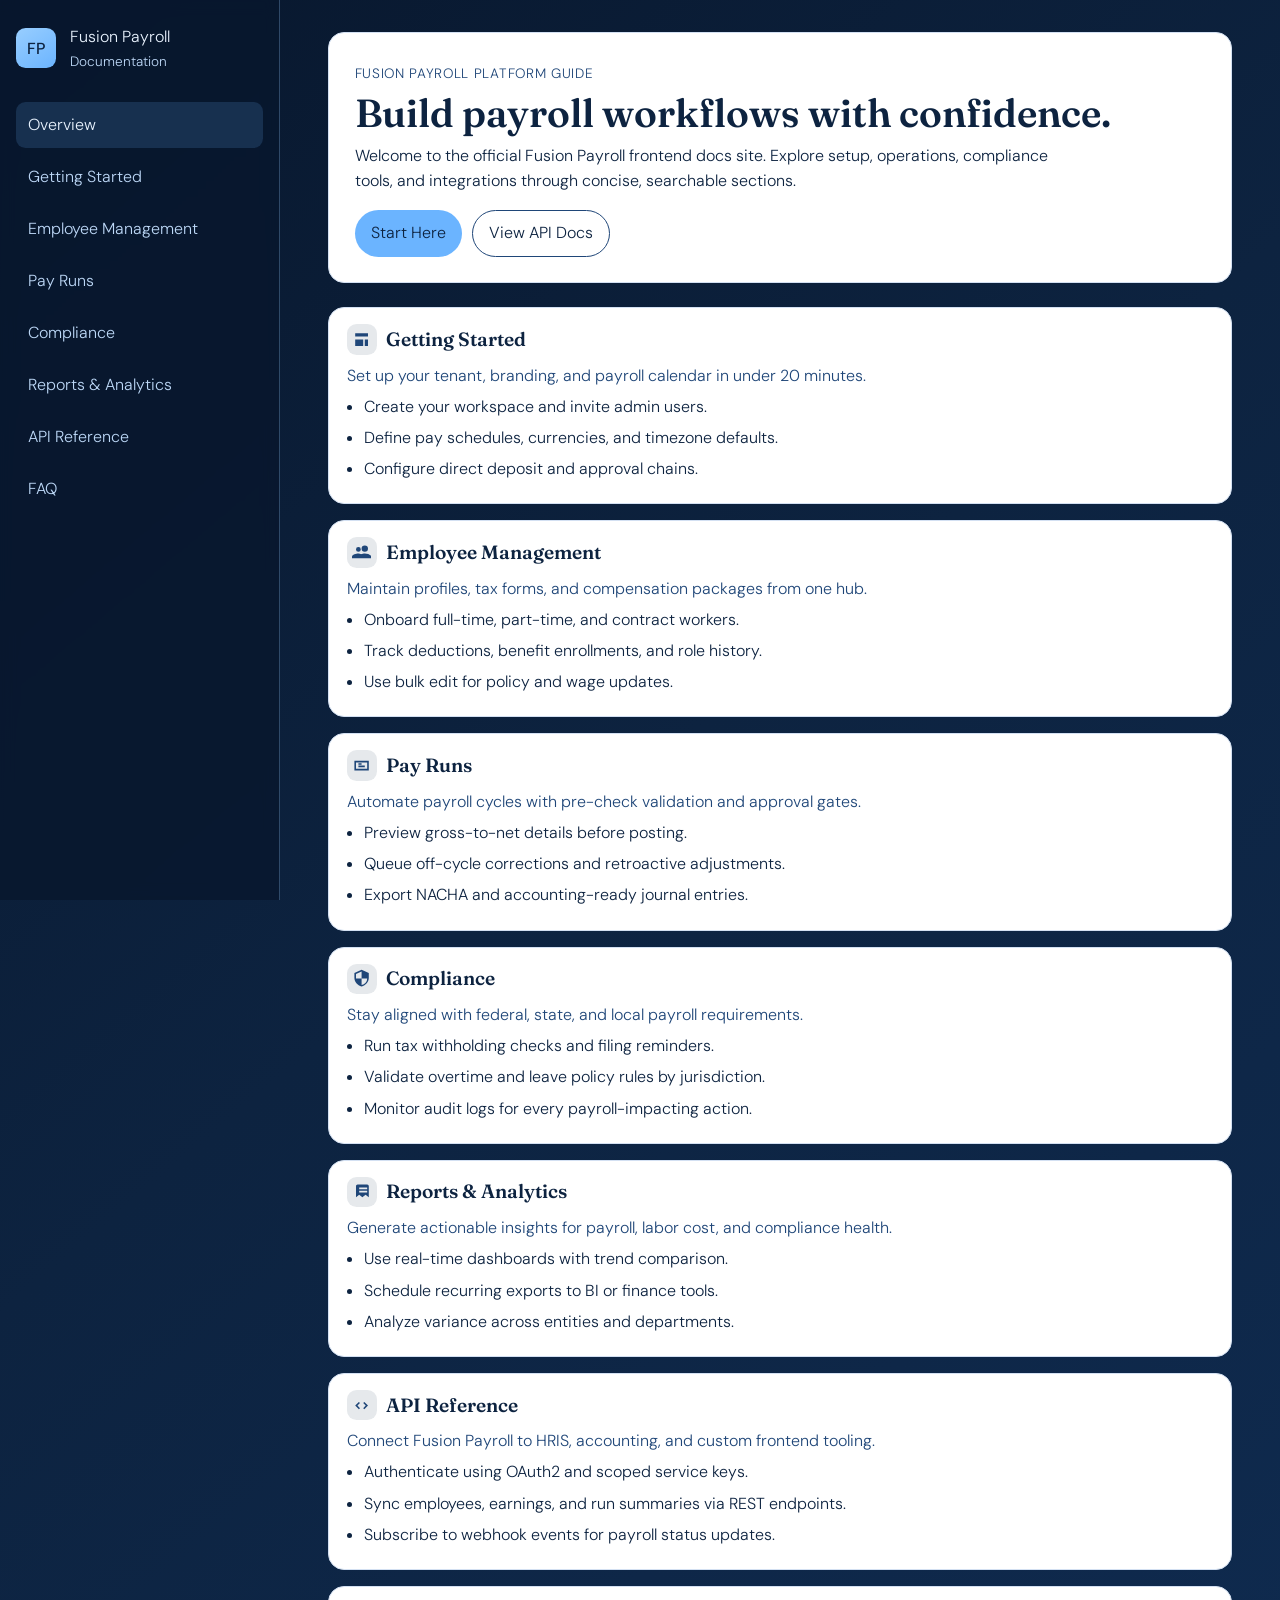
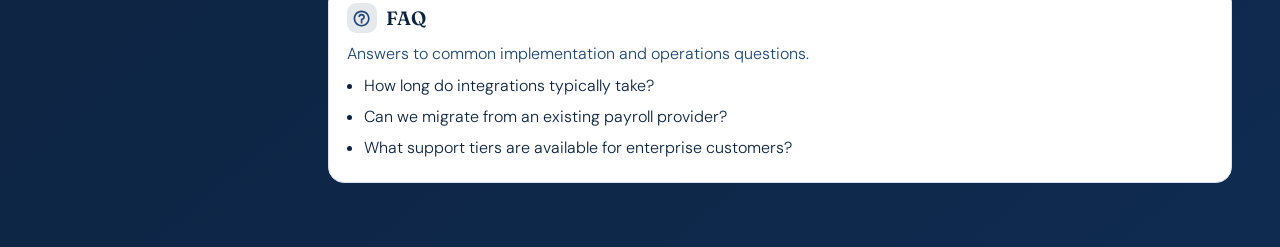
==== index.html @ 4204773d "Update typography to DM Sans and Fraunces" ====
<!doctype html>
<html lang="en">
  <head>
    <meta charset="UTF-8" />
    <meta name="viewport" content="width=device-width, initial-scale=1.0" />
    <title>Fusion Payroll Docs</title>
    <link rel="preconnect" href="https://fonts.googleapis.com" />
    <link rel="preconnect" href="https://fonts.gstatic.com" crossorigin />
    <link
      href="https://fonts.googleapis.com/css2?family=DM+Sans:wght@300;400;500&family=Fraunces:opsz,wght@9..144,500;9..144,600&display=swap"
      rel="stylesheet"
    />
    <link rel="stylesheet" href="styles.css" />
  </head>
  <body>
    <div class="layout">
      <aside class="sidebar" aria-label="Primary navigation">
        <div class="brand">
          <div class="brand-mark">FP</div>
          <div>
            <p class="brand-name">Fusion Payroll</p>
            <p class="brand-subtitle">Documentation</p>
          </div>
        </div>

        <nav>
          <ul class="nav-list">
            <li><a href="#overview" class="nav-link active">Overview</a></li>
            <li><a href="#getting-started" class="nav-link">Getting Started</a></li>
            <li><a href="#employee-management" class="nav-link">Employee Management</a></li>
            <li><a href="#payruns" class="nav-link">Pay Runs</a></li>
            <li><a href="#compliance" class="nav-link">Compliance</a></li>
            <li><a href="#reports" class="nav-link">Reports &amp; Analytics</a></li>
            <li><a href="#api" class="nav-link">API Reference</a></li>
            <li><a href="#faq" class="nav-link">FAQ</a></li>
          </ul>
        </nav>
      </aside>

      <main class="content">
        <header class="hero" id="overview">
          <p class="kicker">Fusion Payroll Platform Guide</p>
          <h1>Build payroll workflows with confidence.</h1>
          <p>
            Welcome to the official Fusion Payroll frontend docs site. Explore setup,
            operations, compliance tools, and integrations through concise, searchable
            sections.
          </p>
          <div class="hero-actions">
            <a href="#getting-started" class="btn btn-primary">Start Here</a>
            <a href="#api" class="btn btn-secondary">View API Docs</a>
          </div>
        </header>

        <section class="doc-section" id="getting-started">
          <h2>
            <span class="icon" aria-hidden="true">
              <svg viewBox="0 0 24 24" focusable="false"><path d="M4 4h16v4H4zm0 8h10v8H4zm12 0h4v8h-4z"/></svg>
            </span>
            Getting Started
          </h2>
          <p>Set up your tenant, branding, and payroll calendar in under 20 minutes.</p>
          <ul>
            <li>Create your workspace and invite admin users.</li>
            <li>Define pay schedules, currencies, and timezone defaults.</li>
            <li>Configure direct deposit and approval chains.</li>
          </ul>
        </section>

        <section class="doc-section" id="employee-management">
          <h2>
            <span class="icon" aria-hidden="true">
              <svg viewBox="0 0 24 24" focusable="false"><path d="M16 11a4 4 0 1 0-4-4 4 4 0 0 0 4 4m-8 0a3 3 0 1 0-3-3 3 3 0 0 0 3 3m0 2c-2.67 0-8 1.34-8 4v2h10v-2c0-1.14.58-2.12 1.52-2.93A16.6 16.6 0 0 0 8 13m8 0c-2.67 0-8 1.34-8 4v2h16v-2c0-2.66-5.33-4-8-4"/></svg>
            </span>
            Employee Management
          </h2>
          <p>Maintain profiles, tax forms, and compensation packages from one hub.</p>
          <ul>
            <li>Onboard full-time, part-time, and contract workers.</li>
            <li>Track deductions, benefit enrollments, and role history.</li>
            <li>Use bulk edit for policy and wage updates.</li>
          </ul>
        </section>

        <section class="doc-section" id="payruns">
          <h2>
            <span class="icon" aria-hidden="true">
              <svg viewBox="0 0 24 24" focusable="false"><path d="M3 6h18v12H3zm2 2v8h14V8zm3 1h4v2H8zm0 3h8v2H8z"/></svg>
            </span>
            Pay Runs
          </h2>
          <p>Automate payroll cycles with pre-check validation and approval gates.</p>
          <ul>
            <li>Preview gross-to-net details before posting.</li>
            <li>Queue off-cycle corrections and retroactive adjustments.</li>
            <li>Export NACHA and accounting-ready journal entries.</li>
          </ul>
        </section>

        <section class="doc-section" id="compliance">
          <h2>
            <span class="icon" aria-hidden="true">
              <svg viewBox="0 0 24 24" focusable="false"><path d="M12 1 3 5v6c0 5 3.84 9.74 9 11 5.16-1.26 9-6 9-11V5zm0 10.99h7A8 8 0 0 1 12 20V12H5V6.3l7-3.11z"/></svg>
            </span>
            Compliance
          </h2>
          <p>Stay aligned with federal, state, and local payroll requirements.</p>
          <ul>
            <li>Run tax withholding checks and filing reminders.</li>
            <li>Validate overtime and leave policy rules by jurisdiction.</li>
            <li>Monitor audit logs for every payroll-impacting action.</li>
          </ul>
        </section>

        <section class="doc-section" id="reports">
          <h2>
            <span class="icon" aria-hidden="true">
              <svg viewBox="0 0 24 24" focusable="false"><path d="M5 3h14a2 2 0 0 1 2 2v14l-4-3-4 3-4-3-4 3V5a2 2 0 0 1 2-2m2 4v2h10V7zm0 4v2h10v-2z"/></svg>
            </span>
            Reports &amp; Analytics
          </h2>
          <p>Generate actionable insights for payroll, labor cost, and compliance health.</p>
          <ul>
            <li>Use real-time dashboards with trend comparison.</li>
            <li>Schedule recurring exports to BI or finance tools.</li>
            <li>Analyze variance across entities and departments.</li>
          </ul>
        </section>

        <section class="doc-section" id="api">
          <h2>
            <span class="icon" aria-hidden="true">
              <svg viewBox="0 0 24 24" focusable="false"><path d="M8.59 16.59 4 12l4.59-4.59L10 8.83 6.83 12 10 15.17zm6.82 0L14 15.17 17.17 12 14 8.83l1.41-1.42L20 12z"/></svg>
            </span>
            API Reference
          </h2>
          <p>Connect Fusion Payroll to HRIS, accounting, and custom frontend tooling.</p>
          <ul>
            <li>Authenticate using OAuth2 and scoped service keys.</li>
            <li>Sync employees, earnings, and run summaries via REST endpoints.</li>
            <li>Subscribe to webhook events for payroll status updates.</li>
          </ul>
        </section>

        <section class="doc-section" id="faq">
          <h2>
            <span class="icon" aria-hidden="true">
              <svg viewBox="0 0 24 24" focusable="false"><path d="M11 18h2v-2h-2zm1-16C6.48 2 2 6.48 2 12s4.48 10 10 10 10-4.48 10-10S17.52 2 12 2m0 18a8 8 0 1 1 8-8 8 8 0 0 1-8 8m0-14a4 4 0 0 0-4 4h2a2 2 0 1 1 2 2 1 1 0 0 0-1 1v3h2v-2.13A3.99 3.99 0 0 0 12 6"/></svg>
            </span>
            FAQ
          </h2>
          <p>Answers to common implementation and operations questions.</p>
          <ul>
            <li>How long do integrations typically take?</li>
            <li>Can we migrate from an existing payroll provider?</li>
            <li>What support tiers are available for enterprise customers?</li>
          </ul>
        </section>
      </main>
    </div>

    <script src="script.js"></script>
  </body>
</html>
---- styles.css ----
:root {
  --font-body: 'DM Sans', system-ui, -apple-system, sans-serif;
  --font-display: 'Fraunces', 'Times New Roman', serif;
  --navy-950: #08172d;
  --navy-900: #0d2340;
  --navy-800: #15365f;
  --navy-700: #1f4678;
  --blue-400: #6bb4ff;
  --blue-300: #98ceff;
  --text-primary: #eaf4ff;
  --text-secondary: #bdd8f7;
  --card-bg: rgba(21, 54, 95, 0.55);
  --border: rgba(152, 206, 255, 0.28);
  --card-bg-light: #ffffff;
  --card-border-light: #d3e0f2;
  --card-text-primary: var(--navy-900);
  --card-text-secondary: var(--navy-700);
}

* {
  box-sizing: border-box;
}

html,
body {
  margin: 0;
  padding: 0;
  background: linear-gradient(140deg, var(--navy-950), var(--navy-900) 45%, #0f2b50 100%);
  color: var(--text-primary);
  font-family: var(--font-body);
  font-weight: 300;
  line-height: 1.6;
  scroll-behavior: smooth;
}

.layout {
  min-height: 100vh;
  display: grid;
  grid-template-columns: 280px minmax(0, 1fr);
}

.sidebar {
  position: sticky;
  top: 0;
  align-self: start;
  height: 100vh;
  padding: 1.5rem 1rem;
  border-right: 1px solid var(--border);
  background: rgba(8, 23, 45, 0.8);
  backdrop-filter: blur(8px);
}

.brand {
  display: flex;
  align-items: center;
  gap: 0.85rem;
  margin-bottom: 1.8rem;
}

.brand-mark {
  width: 2.5rem;
  height: 2.5rem;
  border-radius: 0.6rem;
  background: linear-gradient(145deg, var(--blue-300), var(--blue-400));
  color: var(--navy-900);
  font-weight: 500;
  display: grid;
  place-items: center;
}

h1,
.doc-section h2 {
  font-family: var(--font-display);
  font-weight: 600;
  line-height: 1.1;
}

.brand-name {
  margin: 0;
  font-size: 1rem;
}

.brand-subtitle {
  margin: 0.1rem 0 0;
  color: var(--text-secondary);
  font-size: 0.85rem;
}

.nav-list {
  list-style: none;
  margin: 0;
  padding: 0;
  display: grid;
  gap: 0.35rem;
}

.nav-link {
  display: block;
  padding: 0.65rem 0.75rem;
  border-radius: 0.6rem;
  color: var(--text-secondary);
  text-decoration: none;
  transition: all 0.2s ease;
}

.nav-link:hover,
.nav-link.active {
  color: var(--text-primary);
  background: rgba(107, 180, 255, 0.16);
}

.content {
  padding: 2rem clamp(1rem, 4vw, 3rem) 4rem;
  max-width: 1000px;
}

.hero {
  padding: clamp(1rem, 2vw, 1.8rem);
  border: 1px solid var(--card-border-light);
  background: var(--card-bg-light);
  color: var(--card-text-primary);
  border-radius: 1rem;
  margin-bottom: 1.5rem;
}

.kicker {
  margin: 0;
  color: var(--card-text-secondary);
  font-size: 0.85rem;
  letter-spacing: 0.05em;
  text-transform: uppercase;
}

.hero h1 {
  margin: 0.45rem 0 0.5rem;
  font-size: clamp(1.6rem, 4vw, 2.45rem);
}

.hero p {
  margin: 0.25rem 0;
  max-width: 65ch;
}

.hero-actions {
  margin-top: 1rem;
  display: flex;
  flex-wrap: wrap;
  gap: 0.65rem;
}

.btn {
  display: inline-flex;
  align-items: center;
  justify-content: center;
  gap: 0.4rem;
  text-decoration: none;
  border-radius: 999px;
  padding: 0.6rem 1rem;
}

.btn-primary {
  background: var(--blue-400);
  color: var(--navy-900);
}

.btn-secondary {
  border: 1px solid var(--card-text-secondary);
  color: var(--card-text-primary);
}

.doc-section {
  margin-top: 1rem;
  padding: 1rem 1.1rem;
  border-radius: 1rem;
  border: 1px solid var(--card-border-light);
  background: var(--card-bg-light);
  color: var(--card-text-primary);
}

h2 {
  margin: 0;
  display: flex;
  align-items: center;
  gap: 0.55rem;
  font-size: 1.2rem;
}

.icon {
  width: 1.9rem;
  height: 1.9rem;
  border-radius: 0.6rem;
  display: inline-grid;
  place-items: center;
  background: rgba(13, 35, 64, 0.1);
}

.icon svg {
  width: 1.2rem;
  height: 1.2rem;
  fill: var(--card-text-secondary);
}

.doc-section p {
  margin: 0.5rem 0 0.35rem;
  color: var(--card-text-secondary);
}

.doc-section ul {
  margin: 0.35rem 0 0;
  padding-left: 1.1rem;
}

.doc-section li {
  margin-bottom: 0.35rem;
}

@media (max-width: 960px) {
  .layout {
    grid-template-columns: 1fr;
  }

  .sidebar {
    position: sticky;
    height: auto;
    z-index: 20;
    border-right: none;
    border-bottom: 1px solid var(--border);
    padding: 1rem;
  }

  .nav-list {
    grid-template-columns: repeat(auto-fit, minmax(145px, 1fr));
  }

  .content {
    padding-top: 1.2rem;
  }
}
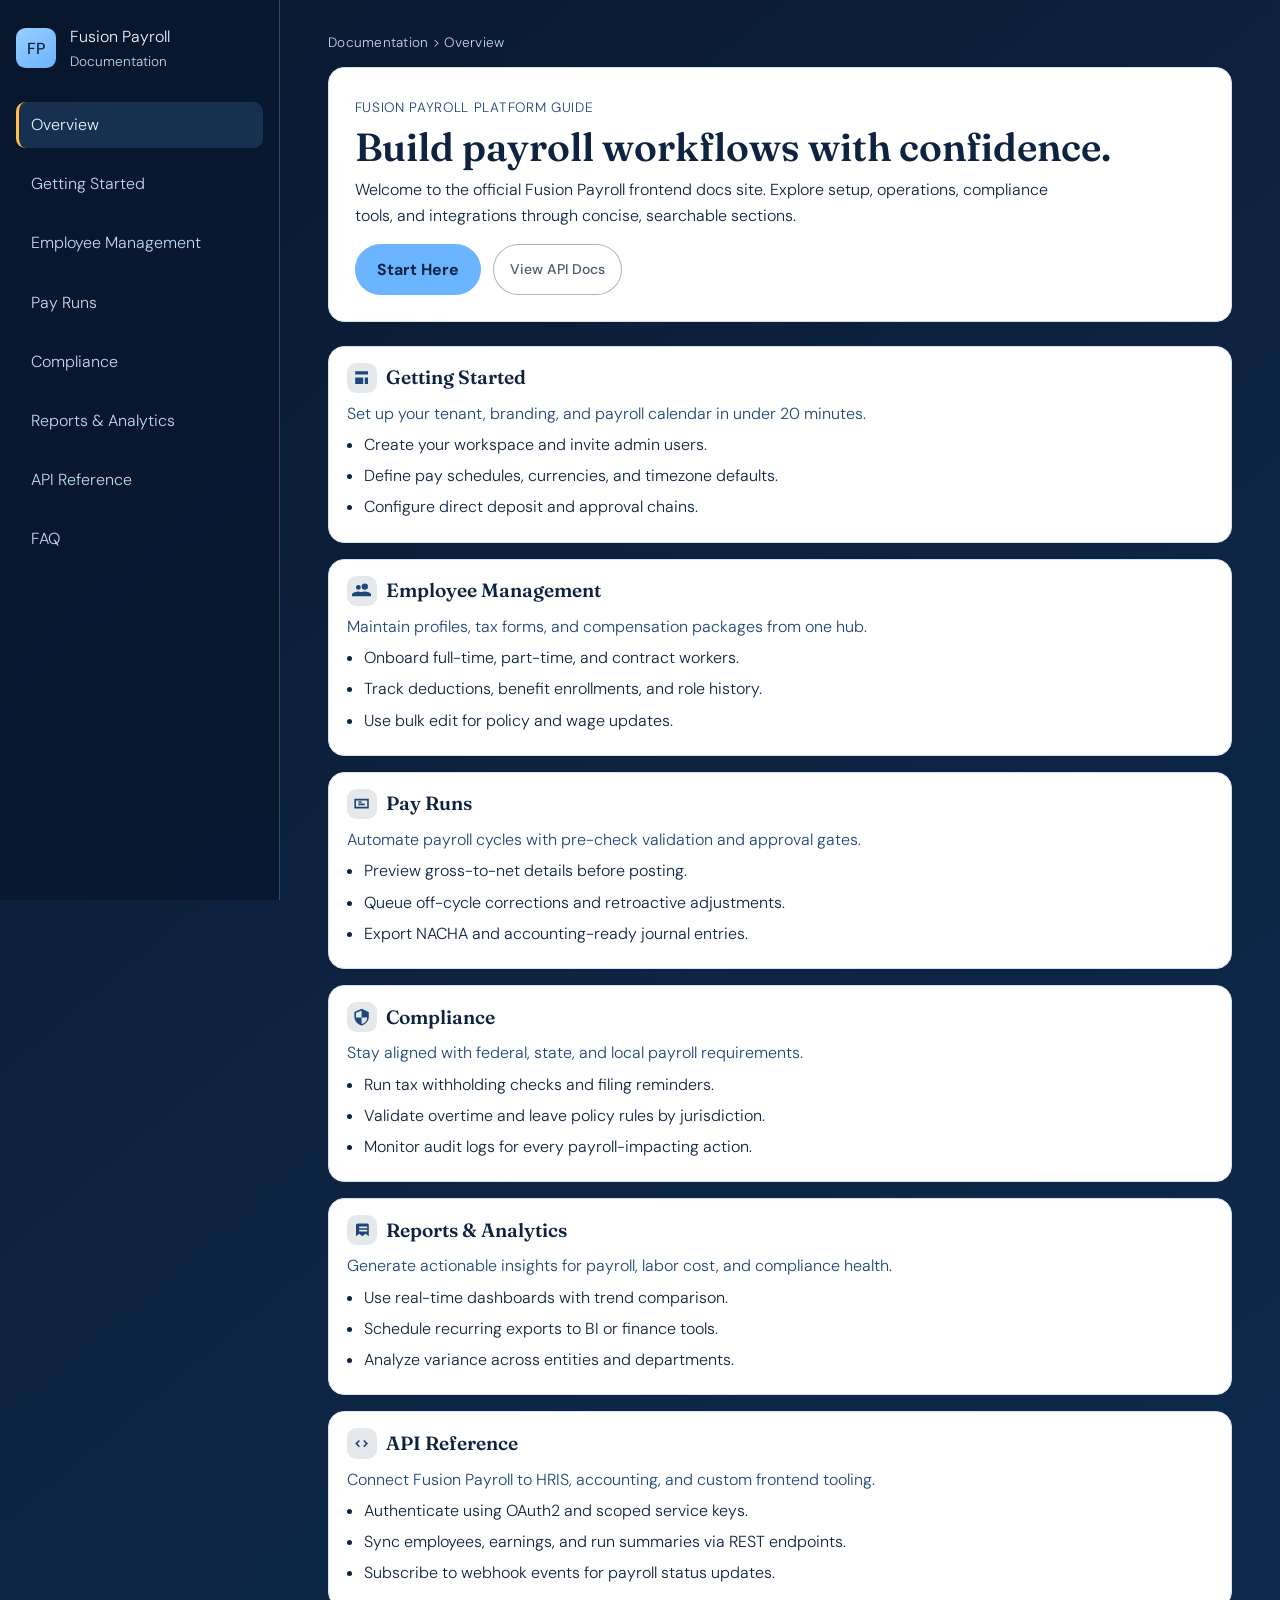
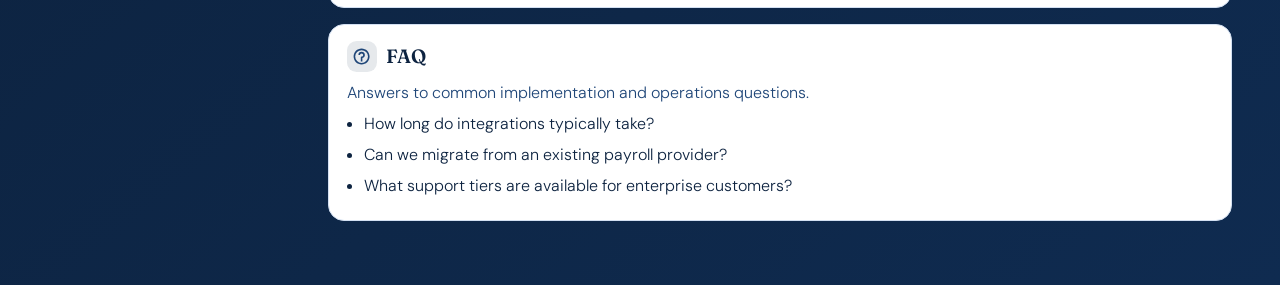
==== commit 413c1d20: "Merge pull request #9 from junior-requiem/codex/update-fonts-and-line-height-in-index.html-and-style" ====
--- a/index.html
+++ b/index.html
@@ -25,19 +25,20 @@
 
         <nav>
           <ul class="nav-list">
-            <li><a href="#overview" class="nav-link active">Overview</a></li>
-            <li><a href="#getting-started" class="nav-link">Getting Started</a></li>
-            <li><a href="#employee-management" class="nav-link">Employee Management</a></li>
-            <li><a href="#payruns" class="nav-link">Pay Runs</a></li>
-            <li><a href="#compliance" class="nav-link">Compliance</a></li>
-            <li><a href="#reports" class="nav-link">Reports &amp; Analytics</a></li>
-            <li><a href="#api" class="nav-link">API Reference</a></li>
-            <li><a href="#faq" class="nav-link">FAQ</a></li>
+            <li><a href="#overview" class="nav-link active" data-breadcrumb-label="Overview">Overview</a></li>
+            <li><a href="#getting-started" class="nav-link" data-breadcrumb-label="Getting Started">Getting Started</a></li>
+            <li><a href="#employee-management" class="nav-link" data-breadcrumb-label="Employee Management">Employee Management</a></li>
+            <li><a href="#payruns" class="nav-link" data-breadcrumb-label="Pay Runs">Pay Runs</a></li>
+            <li><a href="#compliance" class="nav-link" data-breadcrumb-label="Compliance">Compliance</a></li>
+            <li><a href="#reports" class="nav-link" data-breadcrumb-label="Reports &amp; Analytics">Reports &amp; Analytics</a></li>
+            <li><a href="#api" class="nav-link" data-breadcrumb-label="API Reference">API Reference</a></li>
+            <li><a href="#faq" class="nav-link" data-breadcrumb-label="FAQ">FAQ</a></li>
           </ul>
         </nav>
       </aside>
 
       <main class="content">
+        <p class="breadcrumb" aria-live="polite">Documentation &gt; Overview</p>
         <header class="hero" id="overview">
           <p class="kicker">Fusion Payroll Platform Guide</p>
           <h1>Build payroll workflows with confidence.</h1>
--- a/styles.css
+++ b/styles.css
@@ -7,6 +7,7 @@
   --navy-700: #1f4678;
   --blue-400: #6bb4ff;
   --blue-300: #98ceff;
+  --color-accent-amber: #ffbf47;
   --text-primary: #eaf4ff;
   --text-secondary: #bdd8f7;
   --card-bg: rgba(21, 54, 95, 0.55);
@@ -15,6 +16,22 @@
   --card-border-light: #d3e0f2;
   --card-text-primary: var(--navy-900);
   --card-text-secondary: var(--navy-700);
+  --btn-primary-size: 1rem;
+  --btn-primary-weight: 700;
+  --btn-primary-py: 0.78rem;
+  --btn-primary-px: 1.4rem;
+  --btn-secondary-size: 0.88rem;
+  --btn-secondary-weight: 500;
+  --btn-secondary-py: 0.58rem;
+  --btn-secondary-px: 1rem;
+  --btn-primary-bg: var(--blue-400);
+  --btn-primary-bg-hover: #86c4ff;
+  --btn-primary-text: var(--navy-900);
+  --btn-secondary-border: rgba(31, 70, 120, 0.4);
+  --btn-secondary-border-hover: rgba(31, 70, 120, 0.62);
+  --btn-secondary-text: rgba(13, 35, 64, 0.75);
+  --btn-secondary-text-hover: var(--navy-900);
+  --btn-focus-ring: rgba(107, 180, 255, 0.45);
 }
 
 * {
@@ -91,13 +108,45 @@
   margin: 0;
   padding: 0;
   display: grid;
+  gap: 0.8rem;
+}
+
+.nav-group {
+  list-style: none;
+}
+
+.nav-group-label {
+  margin: 0 0 0.3rem;
+  padding: 0 0.75rem;
+  color: rgba(189, 216, 247, 0.7);
+  font-size: 0.7rem;
+  font-weight: 600;
+  letter-spacing: 0.08em;
+  text-transform: uppercase;
+}
+
+.nav-group-items {
+  list-style: none;
+  margin: 0;
+  padding: 0;
+  display: grid;
   gap: 0.35rem;
+  max-height: 50rem;
+  opacity: 1;
+  overflow: hidden;
+  transition: max-height 0.25s ease, opacity 0.25s ease;
+}
+
+.nav-group.is-collapsed .nav-group-items {
+  max-height: 0;
+  opacity: 0;
 }
 
 .nav-link {
   display: block;
   padding: 0.65rem 0.75rem;
   border-radius: 0.6rem;
+  border-left: 3px solid transparent;
   color: var(--text-secondary);
   text-decoration: none;
   transition: all 0.2s ease;
@@ -109,9 +158,20 @@
   background: rgba(107, 180, 255, 0.16);
 }
 
+.nav-link.active {
+  border-left-color: var(--color-accent-amber);
+}
+
 .content {
   padding: 2rem clamp(1rem, 4vw, 3rem) 4rem;
   max-width: 1000px;
+}
+
+.breadcrumb {
+  margin: 0 0 0.8rem;
+  font-size: 0.85rem;
+  color: var(--text-secondary);
+  letter-spacing: 0.02em;
 }
 
 .hero {
@@ -145,7 +205,7 @@
   margin-top: 1rem;
   display: flex;
   flex-wrap: wrap;
-  gap: 0.65rem;
+  gap: 0.75rem;
 }
 
 .btn {
@@ -155,17 +215,42 @@
   gap: 0.4rem;
   text-decoration: none;
   border-radius: 999px;
-  padding: 0.6rem 1rem;
+  transition: background-color 0.2s ease, color 0.2s ease, border-color 0.2s ease, box-shadow 0.2s ease, transform 0.2s ease;
+}
+
+.btn:focus-visible {
+  outline: none;
+  box-shadow: 0 0 0 3px var(--btn-focus-ring);
 }
 
 .btn-primary {
-  background: var(--blue-400);
-  color: var(--navy-900);
+  padding: var(--btn-primary-py) var(--btn-primary-px);
+  font-size: var(--btn-primary-size);
+  font-weight: var(--btn-primary-weight);
+  background: var(--btn-primary-bg);
+  color: var(--btn-primary-text);
+}
+
+.btn-primary:hover,
+.btn-primary:focus-visible {
+  background: var(--btn-primary-bg-hover);
+  transform: translateY(-1px);
 }
 
 .btn-secondary {
-  border: 1px solid var(--card-text-secondary);
-  color: var(--card-text-primary);
+  padding: var(--btn-secondary-py) var(--btn-secondary-px);
+  font-size: var(--btn-secondary-size);
+  font-weight: var(--btn-secondary-weight);
+  border: 1px solid var(--btn-secondary-border);
+  color: var(--btn-secondary-text);
+  background: rgba(255, 255, 255, 0.52);
+}
+
+.btn-secondary:hover,
+.btn-secondary:focus-visible {
+  color: var(--btn-secondary-text-hover);
+  border-color: var(--btn-secondary-border-hover);
+  background: rgba(255, 255, 255, 0.72);
 }
 
 .doc-section {
@@ -230,6 +315,11 @@
 
   .nav-list {
     grid-template-columns: repeat(auto-fit, minmax(145px, 1fr));
+    gap: 0.6rem;
+  }
+
+  .nav-group-label {
+    padding-inline: 0.35rem;
   }
 
   .content {
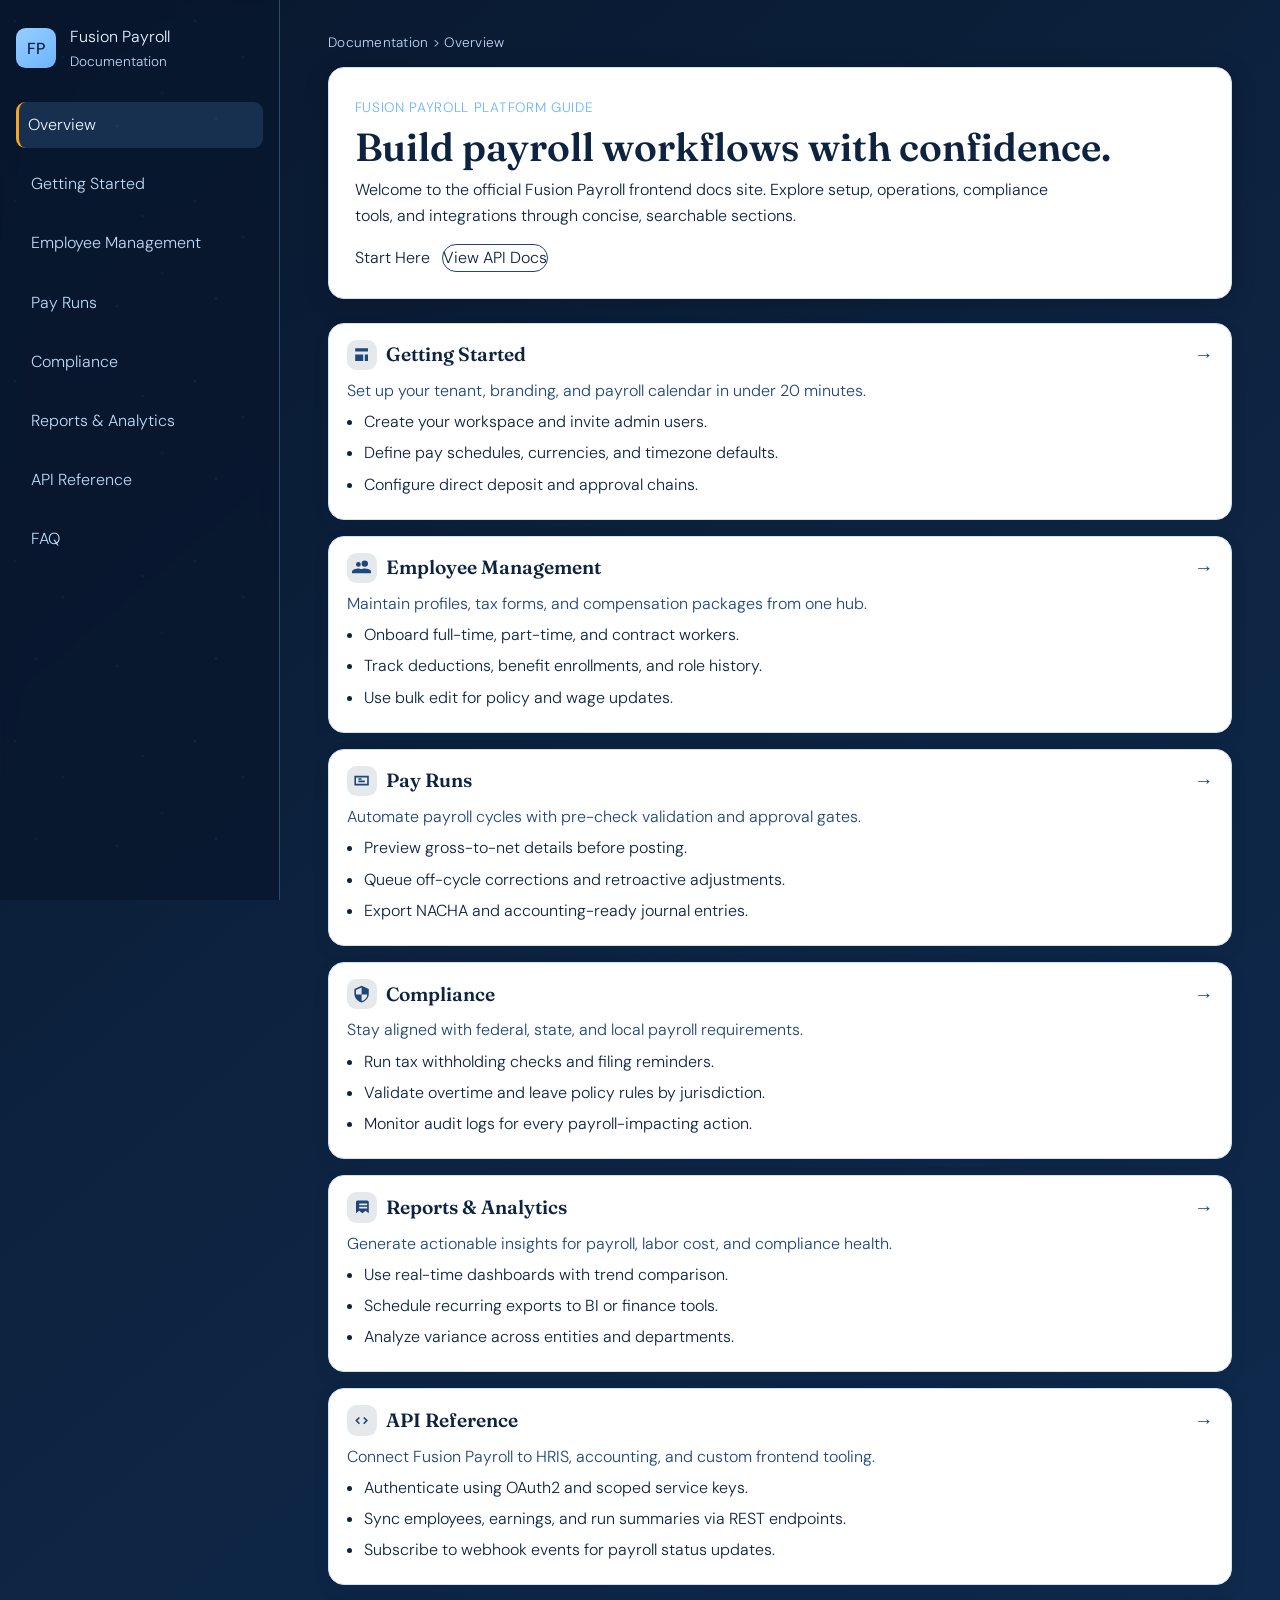
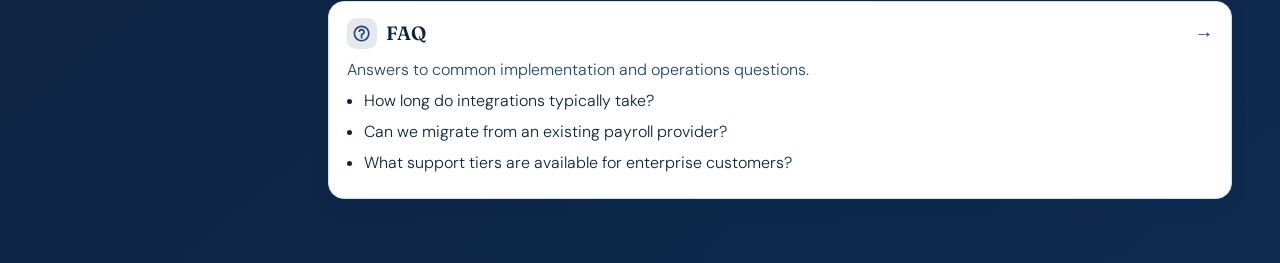
==== commit c4bc3246: "Merge pull request #7 from junior-requiem/codex/update-index.html-and-styles.css-for-card-links Make" ====
--- a/index.html
+++ b/index.html
@@ -53,109 +53,130 @@
           </div>
         </header>
 
-        <section class="doc-section" id="getting-started">
-          <h2>
-            <span class="icon" aria-hidden="true">
-              <svg viewBox="0 0 24 24" focusable="false"><path d="M4 4h16v4H4zm0 8h10v8H4zm12 0h4v8h-4z"/></svg>
-            </span>
-            Getting Started
-          </h2>
-          <p>Set up your tenant, branding, and payroll calendar in under 20 minutes.</p>
-          <ul>
-            <li>Create your workspace and invite admin users.</li>
-            <li>Define pay schedules, currencies, and timezone defaults.</li>
-            <li>Configure direct deposit and approval chains.</li>
-          </ul>
+        <section class="doc-section doc-card" id="getting-started">
+          <a class="doc-card-link" href="#getting-started">
+            <h2>
+              <span class="icon" aria-hidden="true">
+                <svg viewBox="0 0 24 24" focusable="false"><path d="M4 4h16v4H4zm0 8h10v8H4zm12 0h4v8h-4z"/></svg>
+              </span>
+              Getting Started
+              <span class="card-chevron" aria-hidden="true">→</span>
+            </h2>
+            <p>Set up your tenant, branding, and payroll calendar in under 20 minutes.</p>
+            <ul>
+              <li>Create your workspace and invite admin users.</li>
+              <li>Define pay schedules, currencies, and timezone defaults.</li>
+              <li>Configure direct deposit and approval chains.</li>
+            </ul>
+          </a>
         </section>
 
-        <section class="doc-section" id="employee-management">
-          <h2>
-            <span class="icon" aria-hidden="true">
-              <svg viewBox="0 0 24 24" focusable="false"><path d="M16 11a4 4 0 1 0-4-4 4 4 0 0 0 4 4m-8 0a3 3 0 1 0-3-3 3 3 0 0 0 3 3m0 2c-2.67 0-8 1.34-8 4v2h10v-2c0-1.14.58-2.12 1.52-2.93A16.6 16.6 0 0 0 8 13m8 0c-2.67 0-8 1.34-8 4v2h16v-2c0-2.66-5.33-4-8-4"/></svg>
-            </span>
-            Employee Management
-          </h2>
-          <p>Maintain profiles, tax forms, and compensation packages from one hub.</p>
-          <ul>
-            <li>Onboard full-time, part-time, and contract workers.</li>
-            <li>Track deductions, benefit enrollments, and role history.</li>
-            <li>Use bulk edit for policy and wage updates.</li>
-          </ul>
+        <section class="doc-section doc-card" id="employee-management">
+          <a class="doc-card-link" href="#employee-management">
+            <h2>
+              <span class="icon" aria-hidden="true">
+                <svg viewBox="0 0 24 24" focusable="false"><path d="M16 11a4 4 0 1 0-4-4 4 4 0 0 0 4 4m-8 0a3 3 0 1 0-3-3 3 3 0 0 0 3 3m0 2c-2.67 0-8 1.34-8 4v2h10v-2c0-1.14.58-2.12 1.52-2.93A16.6 16.6 0 0 0 8 13m8 0c-2.67 0-8 1.34-8 4v2h16v-2c0-2.66-5.33-4-8-4"/></svg>
+              </span>
+              Employee Management
+              <span class="card-chevron" aria-hidden="true">→</span>
+            </h2>
+            <p>Maintain profiles, tax forms, and compensation packages from one hub.</p>
+            <ul>
+              <li>Onboard full-time, part-time, and contract workers.</li>
+              <li>Track deductions, benefit enrollments, and role history.</li>
+              <li>Use bulk edit for policy and wage updates.</li>
+            </ul>
+          </a>
         </section>
 
-        <section class="doc-section" id="payruns">
-          <h2>
-            <span class="icon" aria-hidden="true">
-              <svg viewBox="0 0 24 24" focusable="false"><path d="M3 6h18v12H3zm2 2v8h14V8zm3 1h4v2H8zm0 3h8v2H8z"/></svg>
-            </span>
-            Pay Runs
-          </h2>
-          <p>Automate payroll cycles with pre-check validation and approval gates.</p>
-          <ul>
-            <li>Preview gross-to-net details before posting.</li>
-            <li>Queue off-cycle corrections and retroactive adjustments.</li>
-            <li>Export NACHA and accounting-ready journal entries.</li>
-          </ul>
+        <section class="doc-section doc-card" id="payruns">
+          <a class="doc-card-link" href="#payruns">
+            <h2>
+              <span class="icon" aria-hidden="true">
+                <svg viewBox="0 0 24 24" focusable="false"><path d="M3 6h18v12H3zm2 2v8h14V8zm3 1h4v2H8zm0 3h8v2H8z"/></svg>
+              </span>
+              Pay Runs
+              <span class="card-chevron" aria-hidden="true">→</span>
+            </h2>
+            <p>Automate payroll cycles with pre-check validation and approval gates.</p>
+            <ul>
+              <li>Preview gross-to-net details before posting.</li>
+              <li>Queue off-cycle corrections and retroactive adjustments.</li>
+              <li>Export NACHA and accounting-ready journal entries.</li>
+            </ul>
+          </a>
         </section>
 
-        <section class="doc-section" id="compliance">
-          <h2>
-            <span class="icon" aria-hidden="true">
-              <svg viewBox="0 0 24 24" focusable="false"><path d="M12 1 3 5v6c0 5 3.84 9.74 9 11 5.16-1.26 9-6 9-11V5zm0 10.99h7A8 8 0 0 1 12 20V12H5V6.3l7-3.11z"/></svg>
-            </span>
-            Compliance
-          </h2>
-          <p>Stay aligned with federal, state, and local payroll requirements.</p>
-          <ul>
-            <li>Run tax withholding checks and filing reminders.</li>
-            <li>Validate overtime and leave policy rules by jurisdiction.</li>
-            <li>Monitor audit logs for every payroll-impacting action.</li>
-          </ul>
+        <section class="doc-section doc-card" id="compliance">
+          <a class="doc-card-link" href="#compliance">
+            <h2>
+              <span class="icon" aria-hidden="true">
+                <svg viewBox="0 0 24 24" focusable="false"><path d="M12 1 3 5v6c0 5 3.84 9.74 9 11 5.16-1.26 9-6 9-11V5zm0 10.99h7A8 8 0 0 1 12 20V12H5V6.3l7-3.11z"/></svg>
+              </span>
+              Compliance
+              <span class="card-chevron" aria-hidden="true">→</span>
+            </h2>
+            <p>Stay aligned with federal, state, and local payroll requirements.</p>
+            <ul>
+              <li>Run tax withholding checks and filing reminders.</li>
+              <li>Validate overtime and leave policy rules by jurisdiction.</li>
+              <li>Monitor audit logs for every payroll-impacting action.</li>
+            </ul>
+          </a>
         </section>
 
-        <section class="doc-section" id="reports">
-          <h2>
-            <span class="icon" aria-hidden="true">
-              <svg viewBox="0 0 24 24" focusable="false"><path d="M5 3h14a2 2 0 0 1 2 2v14l-4-3-4 3-4-3-4 3V5a2 2 0 0 1 2-2m2 4v2h10V7zm0 4v2h10v-2z"/></svg>
-            </span>
-            Reports &amp; Analytics
-          </h2>
-          <p>Generate actionable insights for payroll, labor cost, and compliance health.</p>
-          <ul>
-            <li>Use real-time dashboards with trend comparison.</li>
-            <li>Schedule recurring exports to BI or finance tools.</li>
-            <li>Analyze variance across entities and departments.</li>
-          </ul>
+        <section class="doc-section doc-card" id="reports">
+          <a class="doc-card-link" href="#reports">
+            <h2>
+              <span class="icon" aria-hidden="true">
+                <svg viewBox="0 0 24 24" focusable="false"><path d="M5 3h14a2 2 0 0 1 2 2v14l-4-3-4 3-4-3-4 3V5a2 2 0 0 1 2-2m2 4v2h10V7zm0 4v2h10v-2z"/></svg>
+              </span>
+              Reports &amp; Analytics
+              <span class="card-chevron" aria-hidden="true">→</span>
+            </h2>
+            <p>Generate actionable insights for payroll, labor cost, and compliance health.</p>
+            <ul>
+              <li>Use real-time dashboards with trend comparison.</li>
+              <li>Schedule recurring exports to BI or finance tools.</li>
+              <li>Analyze variance across entities and departments.</li>
+            </ul>
+          </a>
         </section>
 
-        <section class="doc-section" id="api">
-          <h2>
-            <span class="icon" aria-hidden="true">
-              <svg viewBox="0 0 24 24" focusable="false"><path d="M8.59 16.59 4 12l4.59-4.59L10 8.83 6.83 12 10 15.17zm6.82 0L14 15.17 17.17 12 14 8.83l1.41-1.42L20 12z"/></svg>
-            </span>
-            API Reference
-          </h2>
-          <p>Connect Fusion Payroll to HRIS, accounting, and custom frontend tooling.</p>
-          <ul>
-            <li>Authenticate using OAuth2 and scoped service keys.</li>
-            <li>Sync employees, earnings, and run summaries via REST endpoints.</li>
-            <li>Subscribe to webhook events for payroll status updates.</li>
-          </ul>
+        <section class="doc-section doc-card" id="api">
+          <a class="doc-card-link" href="#api">
+            <h2>
+              <span class="icon" aria-hidden="true">
+                <svg viewBox="0 0 24 24" focusable="false"><path d="M8.59 16.59 4 12l4.59-4.59L10 8.83 6.83 12 10 15.17zm6.82 0L14 15.17 17.17 12 14 8.83l1.41-1.42L20 12z"/></svg>
+              </span>
+              API Reference
+              <span class="card-chevron" aria-hidden="true">→</span>
+            </h2>
+            <p>Connect Fusion Payroll to HRIS, accounting, and custom frontend tooling.</p>
+            <ul>
+              <li>Authenticate using OAuth2 and scoped service keys.</li>
+              <li>Sync employees, earnings, and run summaries via REST endpoints.</li>
+              <li>Subscribe to webhook events for payroll status updates.</li>
+            </ul>
+          </a>
         </section>
 
-        <section class="doc-section" id="faq">
-          <h2>
-            <span class="icon" aria-hidden="true">
-              <svg viewBox="0 0 24 24" focusable="false"><path d="M11 18h2v-2h-2zm1-16C6.48 2 2 6.48 2 12s4.48 10 10 10 10-4.48 10-10S17.52 2 12 2m0 18a8 8 0 1 1 8-8 8 8 0 0 1-8 8m0-14a4 4 0 0 0-4 4h2a2 2 0 1 1 2 2 1 1 0 0 0-1 1v3h2v-2.13A3.99 3.99 0 0 0 12 6"/></svg>
-            </span>
-            FAQ
-          </h2>
-          <p>Answers to common implementation and operations questions.</p>
-          <ul>
-            <li>How long do integrations typically take?</li>
-            <li>Can we migrate from an existing payroll provider?</li>
-            <li>What support tiers are available for enterprise customers?</li>
-          </ul>
+        <section class="doc-section doc-card" id="faq">
+          <a class="doc-card-link" href="#faq">
+            <h2>
+              <span class="icon" aria-hidden="true">
+                <svg viewBox="0 0 24 24" focusable="false"><path d="M11 18h2v-2h-2zm1-16C6.48 2 2 6.48 2 12s4.48 10 10 10 10-4.48 10-10S17.52 2 12 2m0 18a8 8 0 1 1 8-8 8 8 0 0 1-8 8m0-14a4 4 0 0 0-4 4h2a2 2 0 1 1 2 2 1 1 0 0 0-1 1v3h2v-2.13A3.99 3.99 0 0 0 12 6"/></svg>
+              </span>
+              FAQ
+              <span class="card-chevron" aria-hidden="true">→</span>
+            </h2>
+            <p>Answers to common implementation and operations questions.</p>
+            <ul>
+              <li>How long do integrations typically take?</li>
+              <li>Can we migrate from an existing payroll provider?</li>
+              <li>What support tiers are available for enterprise customers?</li>
+            </ul>
+          </a>
         </section>
       </main>
     </div>
--- a/styles.css
+++ b/styles.css
@@ -7,7 +7,7 @@
   --navy-700: #1f4678;
   --blue-400: #6bb4ff;
   --blue-300: #98ceff;
-  --color-accent-amber: #ffbf47;
+  --color-accent-amber: #F5A623;
   --text-primary: #eaf4ff;
   --text-secondary: #bdd8f7;
   --card-bg: rgba(21, 54, 95, 0.55);
@@ -16,23 +16,13 @@
   --card-border-light: #d3e0f2;
   --card-text-primary: var(--navy-900);
   --card-text-secondary: var(--navy-700);
-  --btn-primary-size: 1rem;
-  --btn-primary-weight: 700;
-  --btn-primary-py: 0.78rem;
-  --btn-primary-px: 1.4rem;
-  --btn-secondary-size: 0.88rem;
-  --btn-secondary-weight: 500;
-  --btn-secondary-py: 0.58rem;
-  --btn-secondary-px: 1rem;
-  --btn-primary-bg: var(--blue-400);
-  --btn-primary-bg-hover: #86c4ff;
-  --btn-primary-text: var(--navy-900);
-  --btn-secondary-border: rgba(31, 70, 120, 0.4);
-  --btn-secondary-border-hover: rgba(31, 70, 120, 0.62);
-  --btn-secondary-text: rgba(13, 35, 64, 0.75);
-  --btn-secondary-text-hover: var(--navy-900);
-  --btn-focus-ring: rgba(107, 180, 255, 0.45);
-}
+  --color-btn-secondary-border: var(--card-text-secondary);
+  --color-btn-secondary-text: var(--card-text-primary);
+  --color-btn-secondary-hover-bg: rgba(13, 35, 64, 0.08);
+  --color-btn-secondary-hover-border: var(--card-text-primary);
+  --color-btn-secondary-hover-text: var(--card-text-primary);
+}
+
 
 * {
   box-sizing: border-box;
@@ -63,8 +53,25 @@
   height: 100vh;
   padding: 1.5rem 1rem;
   border-right: 1px solid var(--border);
-  background: rgba(8, 23, 45, 0.8);
+  background-color: rgba(8, 23, 45, 0.8);
   backdrop-filter: blur(8px);
+  overflow: hidden;
+}
+
+.sidebar::before {
+  content: '';
+  position: absolute;
+  inset: 0;
+  z-index: 0;
+  pointer-events: none;
+  background-image: url("data:image/svg+xml,%3Csvg xmlns='http://www.w3.org/2000/svg' viewBox='0 0 120 120'%3E%3Ccircle cx='10' cy='14' r='1' fill='%23ffffff' fill-opacity='0.2'/%3E%3Ccircle cx='42' cy='38' r='1' fill='%23ffffff' fill-opacity='0.18'/%3E%3Ccircle cx='95' cy='24' r='1' fill='%23ffffff' fill-opacity='0.16'/%3E%3Ccircle cx='24' cy='79' r='1' fill='%23ffffff' fill-opacity='0.18'/%3E%3Ccircle cx='78' cy='84' r='1' fill='%23ffffff' fill-opacity='0.2'/%3E%3Ccircle cx='108' cy='62' r='1' fill='%23ffffff' fill-opacity='0.14'/%3E%3C/svg%3E");
+  background-size: 180px 180px;
+  opacity: 0.18;
+}
+
+.sidebar > * {
+  position: relative;
+  z-index: 1;
 }
 
 .brand {
@@ -159,7 +166,8 @@
 }
 
 .nav-link.active {
-  border-left-color: var(--color-accent-amber);
+  border-left: 3px solid var(--color-accent-amber);
+  padding-left: calc(0.75rem - 3px);
 }
 
 .content {
@@ -181,11 +189,13 @@
   color: var(--card-text-primary);
   border-radius: 1rem;
   margin-bottom: 1.5rem;
+  box-shadow: 0 4px 24px rgba(0, 0, 0, 0.18);
+  transition: border-color 0.2s ease;
 }
 
 .kicker {
   margin: 0;
-  color: var(--card-text-secondary);
+  color: var(--blue-400);
   font-size: 0.85rem;
   letter-spacing: 0.05em;
   text-transform: uppercase;
@@ -238,28 +248,57 @@
 }
 
 .btn-secondary {
-  padding: var(--btn-secondary-py) var(--btn-secondary-px);
-  font-size: var(--btn-secondary-size);
-  font-weight: var(--btn-secondary-weight);
-  border: 1px solid var(--btn-secondary-border);
-  color: var(--btn-secondary-text);
-  background: rgba(255, 255, 255, 0.52);
+  border: 1px solid var(--color-btn-secondary-border);
+  color: var(--color-btn-secondary-text);
 }
 
 .btn-secondary:hover,
 .btn-secondary:focus-visible {
-  color: var(--btn-secondary-text-hover);
-  border-color: var(--btn-secondary-border-hover);
-  background: rgba(255, 255, 255, 0.72);
+  background: var(--color-btn-secondary-hover-bg);
+  border-color: var(--color-btn-secondary-hover-border);
+  color: var(--color-btn-secondary-hover-text);
 }
 
 .doc-section {
   margin-top: 1rem;
-  padding: 1rem 1.1rem;
   border-radius: 1rem;
   border: 1px solid var(--card-border-light);
   background: var(--card-bg-light);
   color: var(--card-text-primary);
+  box-shadow: 0 4px 24px rgba(0, 0, 0, 0.18);
+  transition: border-color 0.2s ease;
+}
+
+.hero:hover,
+.doc-section:hover {
+  border-color: var(--color-accent-amber);
+}
+
+.doc-card {
+  box-shadow: 0 6px 16px rgba(13, 35, 64, 0.1);
+  transition: box-shadow 0.2s ease;
+}
+
+.doc-card-link {
+  display: block;
+  position: relative;
+  padding: 1rem 1.1rem;
+  border-radius: inherit;
+  color: inherit;
+  text-decoration: none;
+  transition: transform 0.2s ease, box-shadow 0.2s ease;
+}
+
+.doc-card-link:hover,
+.doc-card-link:focus-visible {
+  transform: translateY(-2px);
+  box-shadow: 0 12px 30px rgba(13, 35, 64, 0.2);
+  cursor: pointer;
+}
+
+.doc-card-link:focus-visible {
+  outline: 2px solid var(--blue-400);
+  outline-offset: 2px;
 }
 
 h2 {
@@ -268,6 +307,20 @@
   align-items: center;
   gap: 0.55rem;
   font-size: 1.2rem;
+  position: relative;
+}
+
+.card-chevron {
+  margin-left: auto;
+  color: var(--card-text-secondary);
+  font-size: 1.2rem;
+  line-height: 1;
+  transition: transform 0.2s ease;
+}
+
+.doc-card-link:hover .card-chevron,
+.doc-card-link:focus-visible .card-chevron {
+  transform: translateX(4px);
 }
 
 .icon {
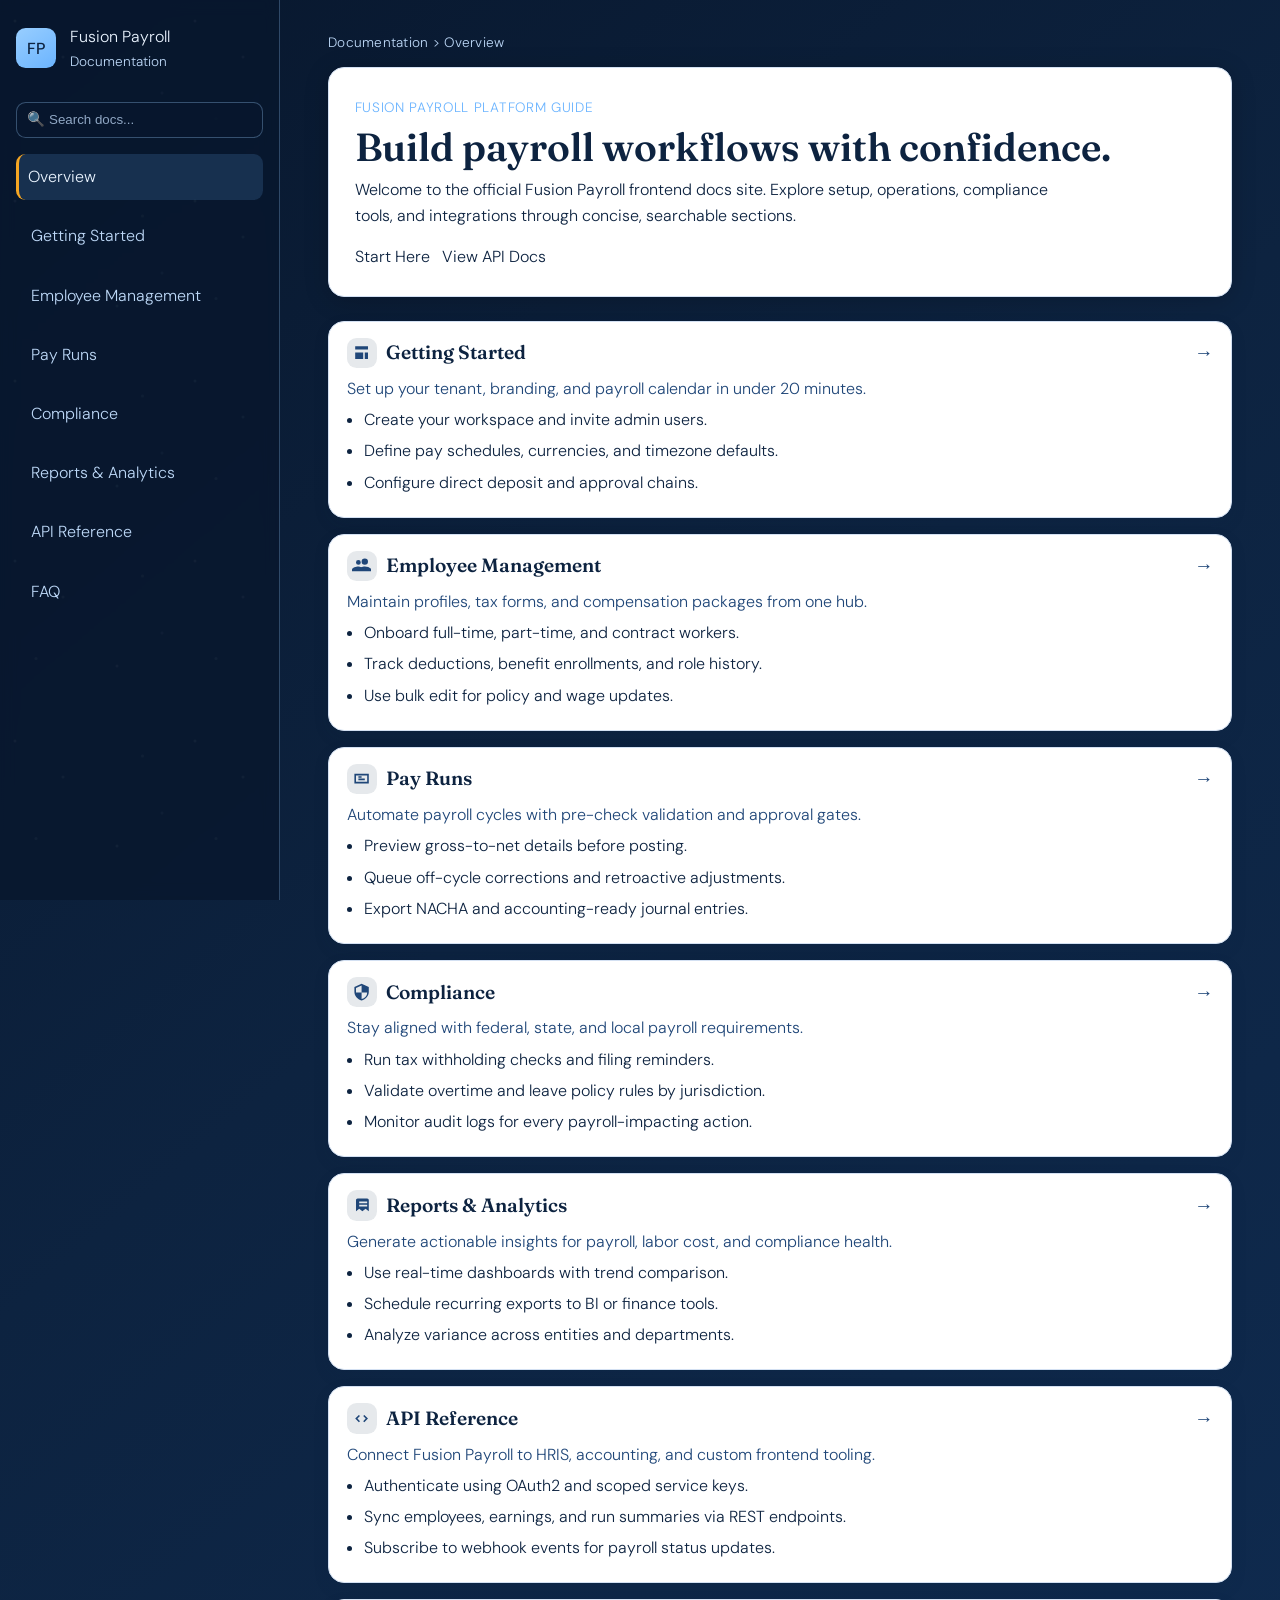
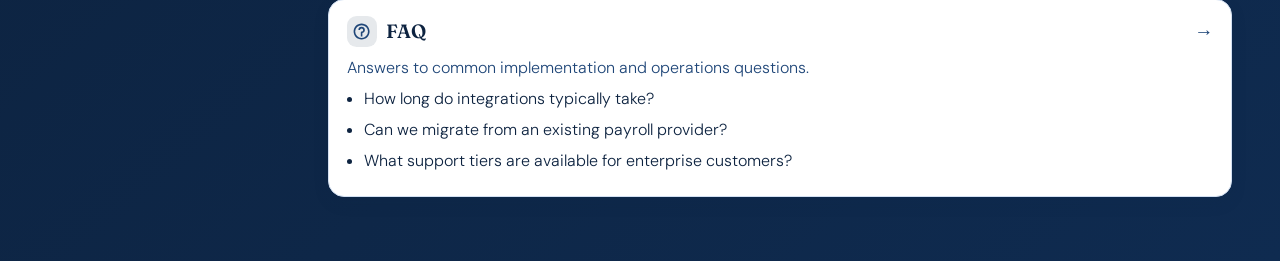
==== commit 1daf0ad9: "Merge branch 'main' into codex/implement-search-feature-and-empty-state" ====
--- a/index.html
+++ b/index.html
@@ -21,6 +21,10 @@
             <p class="brand-name">Fusion Payroll</p>
             <p class="brand-subtitle">Documentation</p>
           </div>
+        </div>
+        <div class="sidebar-search">
+          <span class="sidebar-search-icon" aria-hidden="true">🔍</span>
+          <input type="search" id="docSearch" placeholder="Search docs..." />
         </div>
 
         <nav>
@@ -52,6 +56,7 @@
             <a href="#api" class="btn btn-secondary">View API Docs</a>
           </div>
         </header>
+        <p id="noResults" hidden>No results found</p>
 
         <section class="doc-section doc-card" id="getting-started">
           <a class="doc-card-link" href="#getting-started">
--- a/styles.css
+++ b/styles.css
@@ -16,11 +16,14 @@
   --card-border-light: #d3e0f2;
   --card-text-primary: var(--navy-900);
   --card-text-secondary: var(--navy-700);
-  --color-btn-secondary-border: var(--card-text-secondary);
-  --color-btn-secondary-text: var(--card-text-primary);
-  --color-btn-secondary-hover-bg: rgba(13, 35, 64, 0.08);
-  --color-btn-secondary-hover-border: var(--card-text-primary);
-  --color-btn-secondary-hover-text: var(--card-text-primary);
+  --color-input-bg: rgba(8, 23, 45, 0.8);
+  --color-input-border: rgba(152, 206, 255, 0.32);
+  --color-input-text: var(--text-primary);
+  --color-input-placeholder: rgba(189, 216, 247, 0.75);
+  --color-focus-ring: rgba(107, 180, 255, 0.5);
+  --space-input-pad-y: 0.6rem;
+  --space-input-pad-right: 0.75rem;
+  --space-input-pad-left: 2rem;
 }
 
 
@@ -81,6 +84,40 @@
   margin-bottom: 1.8rem;
 }
 
+.sidebar-search {
+  position: relative;
+  margin-bottom: 1rem;
+}
+
+.sidebar-search-icon {
+  position: absolute;
+  left: 0.68rem;
+  top: 50%;
+  transform: translateY(-50%);
+  font-size: 0.9rem;
+  opacity: 0.8;
+  pointer-events: none;
+}
+
+#docSearch {
+  width: 100%;
+  border: 1px solid var(--color-input-border);
+  background: var(--color-input-bg);
+  color: var(--color-input-text);
+  border-radius: 0.6rem;
+  padding: var(--space-input-pad-y) var(--space-input-pad-right) var(--space-input-pad-y)
+    var(--space-input-pad-left);
+}
+
+#docSearch::placeholder {
+  color: var(--color-input-placeholder);
+}
+
+#docSearch:focus-visible {
+  outline: 2px solid var(--color-focus-ring);
+  outline-offset: 2px;
+}
+
 .brand-mark {
   width: 2.5rem;
   height: 2.5rem;
@@ -352,6 +389,15 @@
   margin-bottom: 0.35rem;
 }
 
+#noResults {
+  margin: 1rem 0;
+  padding: 0.9rem 1rem;
+  border-radius: 0.8rem;
+  border: 1px dashed var(--card-border-light);
+  background: var(--card-bg-light);
+  color: var(--card-text-secondary);
+}
+
 @media (max-width: 960px) {
   .layout {
     grid-template-columns: 1fr;
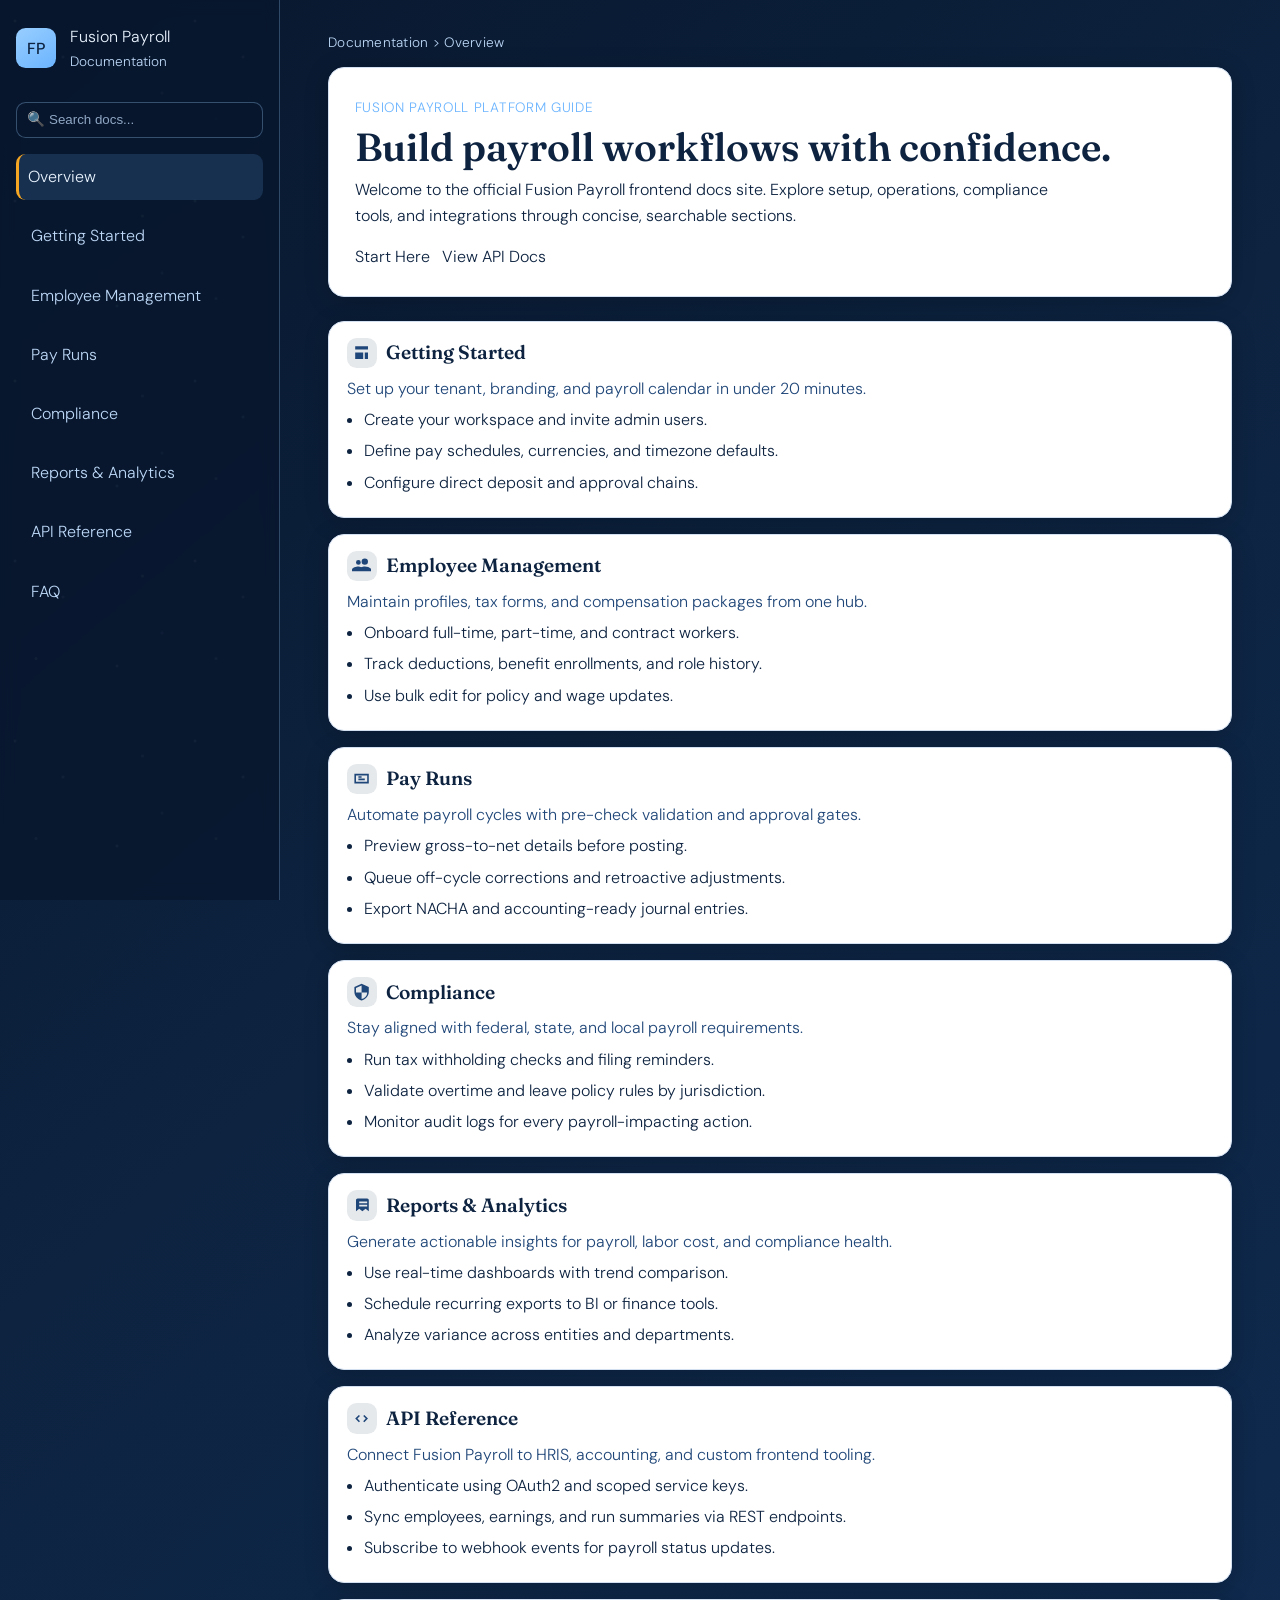
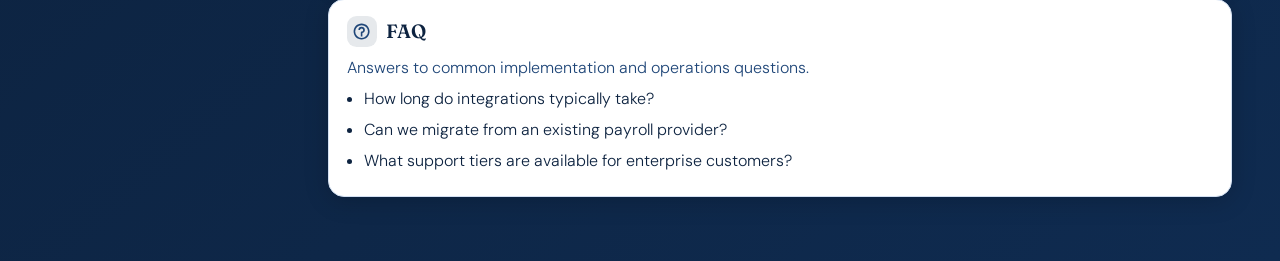
==== commit 4b858445: "Revert "Make doc sections clickable cards with chevron affordance"" ====
--- a/index.html
+++ b/index.html
@@ -58,130 +58,109 @@
         </header>
         <p id="noResults" hidden>No results found</p>
 
-        <section class="doc-section doc-card" id="getting-started">
-          <a class="doc-card-link" href="#getting-started">
-            <h2>
-              <span class="icon" aria-hidden="true">
-                <svg viewBox="0 0 24 24" focusable="false"><path d="M4 4h16v4H4zm0 8h10v8H4zm12 0h4v8h-4z"/></svg>
-              </span>
-              Getting Started
-              <span class="card-chevron" aria-hidden="true">→</span>
-            </h2>
-            <p>Set up your tenant, branding, and payroll calendar in under 20 minutes.</p>
-            <ul>
-              <li>Create your workspace and invite admin users.</li>
-              <li>Define pay schedules, currencies, and timezone defaults.</li>
-              <li>Configure direct deposit and approval chains.</li>
-            </ul>
-          </a>
+        <section class="doc-section" id="getting-started">
+          <h2>
+            <span class="icon" aria-hidden="true">
+              <svg viewBox="0 0 24 24" focusable="false"><path d="M4 4h16v4H4zm0 8h10v8H4zm12 0h4v8h-4z"/></svg>
+            </span>
+            Getting Started
+          </h2>
+          <p>Set up your tenant, branding, and payroll calendar in under 20 minutes.</p>
+          <ul>
+            <li>Create your workspace and invite admin users.</li>
+            <li>Define pay schedules, currencies, and timezone defaults.</li>
+            <li>Configure direct deposit and approval chains.</li>
+          </ul>
         </section>
 
-        <section class="doc-section doc-card" id="employee-management">
-          <a class="doc-card-link" href="#employee-management">
-            <h2>
-              <span class="icon" aria-hidden="true">
-                <svg viewBox="0 0 24 24" focusable="false"><path d="M16 11a4 4 0 1 0-4-4 4 4 0 0 0 4 4m-8 0a3 3 0 1 0-3-3 3 3 0 0 0 3 3m0 2c-2.67 0-8 1.34-8 4v2h10v-2c0-1.14.58-2.12 1.52-2.93A16.6 16.6 0 0 0 8 13m8 0c-2.67 0-8 1.34-8 4v2h16v-2c0-2.66-5.33-4-8-4"/></svg>
-              </span>
-              Employee Management
-              <span class="card-chevron" aria-hidden="true">→</span>
-            </h2>
-            <p>Maintain profiles, tax forms, and compensation packages from one hub.</p>
-            <ul>
-              <li>Onboard full-time, part-time, and contract workers.</li>
-              <li>Track deductions, benefit enrollments, and role history.</li>
-              <li>Use bulk edit for policy and wage updates.</li>
-            </ul>
-          </a>
+        <section class="doc-section" id="employee-management">
+          <h2>
+            <span class="icon" aria-hidden="true">
+              <svg viewBox="0 0 24 24" focusable="false"><path d="M16 11a4 4 0 1 0-4-4 4 4 0 0 0 4 4m-8 0a3 3 0 1 0-3-3 3 3 0 0 0 3 3m0 2c-2.67 0-8 1.34-8 4v2h10v-2c0-1.14.58-2.12 1.52-2.93A16.6 16.6 0 0 0 8 13m8 0c-2.67 0-8 1.34-8 4v2h16v-2c0-2.66-5.33-4-8-4"/></svg>
+            </span>
+            Employee Management
+          </h2>
+          <p>Maintain profiles, tax forms, and compensation packages from one hub.</p>
+          <ul>
+            <li>Onboard full-time, part-time, and contract workers.</li>
+            <li>Track deductions, benefit enrollments, and role history.</li>
+            <li>Use bulk edit for policy and wage updates.</li>
+          </ul>
         </section>
 
-        <section class="doc-section doc-card" id="payruns">
-          <a class="doc-card-link" href="#payruns">
-            <h2>
-              <span class="icon" aria-hidden="true">
-                <svg viewBox="0 0 24 24" focusable="false"><path d="M3 6h18v12H3zm2 2v8h14V8zm3 1h4v2H8zm0 3h8v2H8z"/></svg>
-              </span>
-              Pay Runs
-              <span class="card-chevron" aria-hidden="true">→</span>
-            </h2>
-            <p>Automate payroll cycles with pre-check validation and approval gates.</p>
-            <ul>
-              <li>Preview gross-to-net details before posting.</li>
-              <li>Queue off-cycle corrections and retroactive adjustments.</li>
-              <li>Export NACHA and accounting-ready journal entries.</li>
-            </ul>
-          </a>
+        <section class="doc-section" id="payruns">
+          <h2>
+            <span class="icon" aria-hidden="true">
+              <svg viewBox="0 0 24 24" focusable="false"><path d="M3 6h18v12H3zm2 2v8h14V8zm3 1h4v2H8zm0 3h8v2H8z"/></svg>
+            </span>
+            Pay Runs
+          </h2>
+          <p>Automate payroll cycles with pre-check validation and approval gates.</p>
+          <ul>
+            <li>Preview gross-to-net details before posting.</li>
+            <li>Queue off-cycle corrections and retroactive adjustments.</li>
+            <li>Export NACHA and accounting-ready journal entries.</li>
+          </ul>
         </section>
 
-        <section class="doc-section doc-card" id="compliance">
-          <a class="doc-card-link" href="#compliance">
-            <h2>
-              <span class="icon" aria-hidden="true">
-                <svg viewBox="0 0 24 24" focusable="false"><path d="M12 1 3 5v6c0 5 3.84 9.74 9 11 5.16-1.26 9-6 9-11V5zm0 10.99h7A8 8 0 0 1 12 20V12H5V6.3l7-3.11z"/></svg>
-              </span>
-              Compliance
-              <span class="card-chevron" aria-hidden="true">→</span>
-            </h2>
-            <p>Stay aligned with federal, state, and local payroll requirements.</p>
-            <ul>
-              <li>Run tax withholding checks and filing reminders.</li>
-              <li>Validate overtime and leave policy rules by jurisdiction.</li>
-              <li>Monitor audit logs for every payroll-impacting action.</li>
-            </ul>
-          </a>
+        <section class="doc-section" id="compliance">
+          <h2>
+            <span class="icon" aria-hidden="true">
+              <svg viewBox="0 0 24 24" focusable="false"><path d="M12 1 3 5v6c0 5 3.84 9.74 9 11 5.16-1.26 9-6 9-11V5zm0 10.99h7A8 8 0 0 1 12 20V12H5V6.3l7-3.11z"/></svg>
+            </span>
+            Compliance
+          </h2>
+          <p>Stay aligned with federal, state, and local payroll requirements.</p>
+          <ul>
+            <li>Run tax withholding checks and filing reminders.</li>
+            <li>Validate overtime and leave policy rules by jurisdiction.</li>
+            <li>Monitor audit logs for every payroll-impacting action.</li>
+          </ul>
         </section>
 
-        <section class="doc-section doc-card" id="reports">
-          <a class="doc-card-link" href="#reports">
-            <h2>
-              <span class="icon" aria-hidden="true">
-                <svg viewBox="0 0 24 24" focusable="false"><path d="M5 3h14a2 2 0 0 1 2 2v14l-4-3-4 3-4-3-4 3V5a2 2 0 0 1 2-2m2 4v2h10V7zm0 4v2h10v-2z"/></svg>
-              </span>
-              Reports &amp; Analytics
-              <span class="card-chevron" aria-hidden="true">→</span>
-            </h2>
-            <p>Generate actionable insights for payroll, labor cost, and compliance health.</p>
-            <ul>
-              <li>Use real-time dashboards with trend comparison.</li>
-              <li>Schedule recurring exports to BI or finance tools.</li>
-              <li>Analyze variance across entities and departments.</li>
-            </ul>
-          </a>
+        <section class="doc-section" id="reports">
+          <h2>
+            <span class="icon" aria-hidden="true">
+              <svg viewBox="0 0 24 24" focusable="false"><path d="M5 3h14a2 2 0 0 1 2 2v14l-4-3-4 3-4-3-4 3V5a2 2 0 0 1 2-2m2 4v2h10V7zm0 4v2h10v-2z"/></svg>
+            </span>
+            Reports &amp; Analytics
+          </h2>
+          <p>Generate actionable insights for payroll, labor cost, and compliance health.</p>
+          <ul>
+            <li>Use real-time dashboards with trend comparison.</li>
+            <li>Schedule recurring exports to BI or finance tools.</li>
+            <li>Analyze variance across entities and departments.</li>
+          </ul>
         </section>
 
-        <section class="doc-section doc-card" id="api">
-          <a class="doc-card-link" href="#api">
-            <h2>
-              <span class="icon" aria-hidden="true">
-                <svg viewBox="0 0 24 24" focusable="false"><path d="M8.59 16.59 4 12l4.59-4.59L10 8.83 6.83 12 10 15.17zm6.82 0L14 15.17 17.17 12 14 8.83l1.41-1.42L20 12z"/></svg>
-              </span>
-              API Reference
-              <span class="card-chevron" aria-hidden="true">→</span>
-            </h2>
-            <p>Connect Fusion Payroll to HRIS, accounting, and custom frontend tooling.</p>
-            <ul>
-              <li>Authenticate using OAuth2 and scoped service keys.</li>
-              <li>Sync employees, earnings, and run summaries via REST endpoints.</li>
-              <li>Subscribe to webhook events for payroll status updates.</li>
-            </ul>
-          </a>
+        <section class="doc-section" id="api">
+          <h2>
+            <span class="icon" aria-hidden="true">
+              <svg viewBox="0 0 24 24" focusable="false"><path d="M8.59 16.59 4 12l4.59-4.59L10 8.83 6.83 12 10 15.17zm6.82 0L14 15.17 17.17 12 14 8.83l1.41-1.42L20 12z"/></svg>
+            </span>
+            API Reference
+          </h2>
+          <p>Connect Fusion Payroll to HRIS, accounting, and custom frontend tooling.</p>
+          <ul>
+            <li>Authenticate using OAuth2 and scoped service keys.</li>
+            <li>Sync employees, earnings, and run summaries via REST endpoints.</li>
+            <li>Subscribe to webhook events for payroll status updates.</li>
+          </ul>
         </section>
 
-        <section class="doc-section doc-card" id="faq">
-          <a class="doc-card-link" href="#faq">
-            <h2>
-              <span class="icon" aria-hidden="true">
-                <svg viewBox="0 0 24 24" focusable="false"><path d="M11 18h2v-2h-2zm1-16C6.48 2 2 6.48 2 12s4.48 10 10 10 10-4.48 10-10S17.52 2 12 2m0 18a8 8 0 1 1 8-8 8 8 0 0 1-8 8m0-14a4 4 0 0 0-4 4h2a2 2 0 1 1 2 2 1 1 0 0 0-1 1v3h2v-2.13A3.99 3.99 0 0 0 12 6"/></svg>
-              </span>
-              FAQ
-              <span class="card-chevron" aria-hidden="true">→</span>
-            </h2>
-            <p>Answers to common implementation and operations questions.</p>
-            <ul>
-              <li>How long do integrations typically take?</li>
-              <li>Can we migrate from an existing payroll provider?</li>
-              <li>What support tiers are available for enterprise customers?</li>
-            </ul>
-          </a>
+        <section class="doc-section" id="faq">
+          <h2>
+            <span class="icon" aria-hidden="true">
+              <svg viewBox="0 0 24 24" focusable="false"><path d="M11 18h2v-2h-2zm1-16C6.48 2 2 6.48 2 12s4.48 10 10 10 10-4.48 10-10S17.52 2 12 2m0 18a8 8 0 1 1 8-8 8 8 0 0 1-8 8m0-14a4 4 0 0 0-4 4h2a2 2 0 1 1 2 2 1 1 0 0 0-1 1v3h2v-2.13A3.99 3.99 0 0 0 12 6"/></svg>
+            </span>
+            FAQ
+          </h2>
+          <p>Answers to common implementation and operations questions.</p>
+          <ul>
+            <li>How long do integrations typically take?</li>
+            <li>Can we migrate from an existing payroll provider?</li>
+            <li>What support tiers are available for enterprise customers?</li>
+          </ul>
         </section>
       </main>
     </div>
--- a/styles.css
+++ b/styles.css
@@ -298,6 +298,7 @@
 
 .doc-section {
   margin-top: 1rem;
+  padding: 1rem 1.1rem;
   border-radius: 1rem;
   border: 1px solid var(--card-border-light);
   background: var(--card-bg-light);
@@ -311,53 +312,12 @@
   border-color: var(--color-accent-amber);
 }
 
-.doc-card {
-  box-shadow: 0 6px 16px rgba(13, 35, 64, 0.1);
-  transition: box-shadow 0.2s ease;
-}
-
-.doc-card-link {
-  display: block;
-  position: relative;
-  padding: 1rem 1.1rem;
-  border-radius: inherit;
-  color: inherit;
-  text-decoration: none;
-  transition: transform 0.2s ease, box-shadow 0.2s ease;
-}
-
-.doc-card-link:hover,
-.doc-card-link:focus-visible {
-  transform: translateY(-2px);
-  box-shadow: 0 12px 30px rgba(13, 35, 64, 0.2);
-  cursor: pointer;
-}
-
-.doc-card-link:focus-visible {
-  outline: 2px solid var(--blue-400);
-  outline-offset: 2px;
-}
-
 h2 {
   margin: 0;
   display: flex;
   align-items: center;
   gap: 0.55rem;
   font-size: 1.2rem;
-  position: relative;
-}
-
-.card-chevron {
-  margin-left: auto;
-  color: var(--card-text-secondary);
-  font-size: 1.2rem;
-  line-height: 1;
-  transition: transform 0.2s ease;
-}
-
-.doc-card-link:hover .card-chevron,
-.doc-card-link:focus-visible .card-chevron {
-  transform: translateX(4px);
 }
 
 .icon {
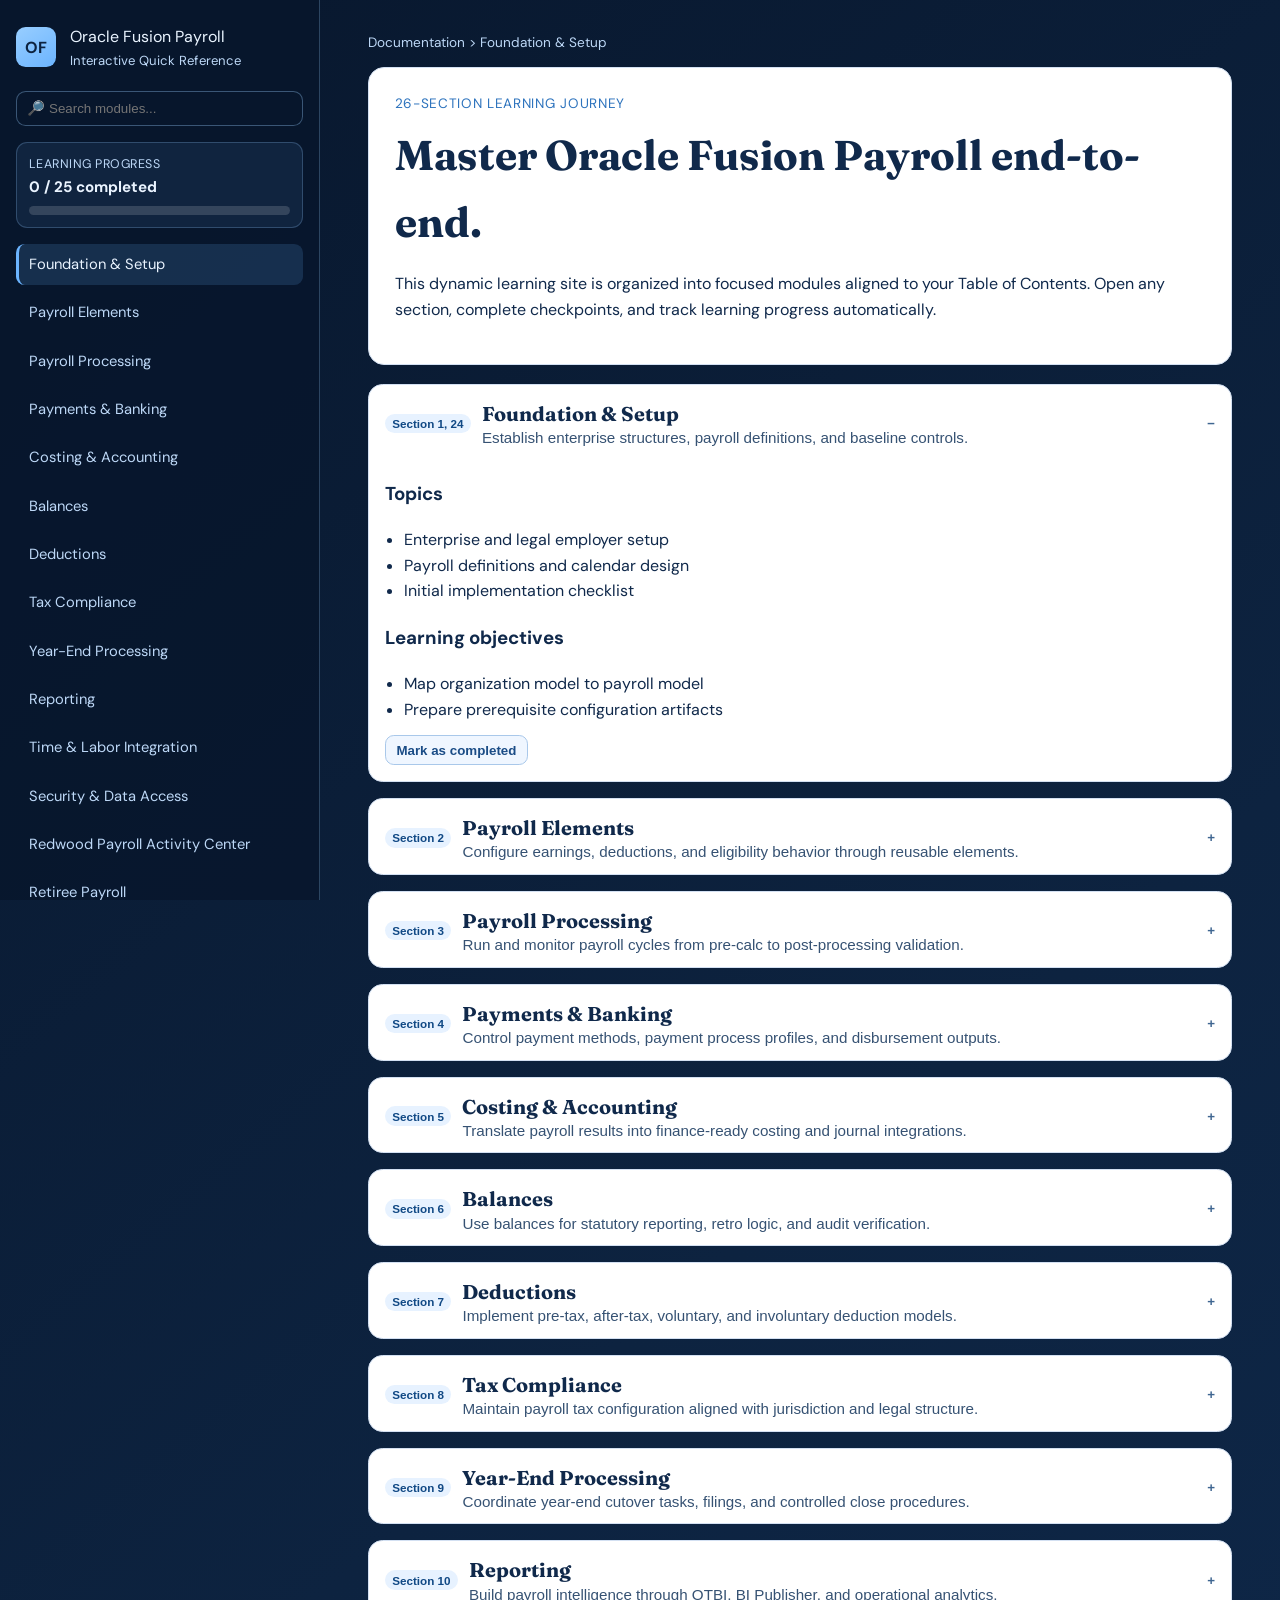
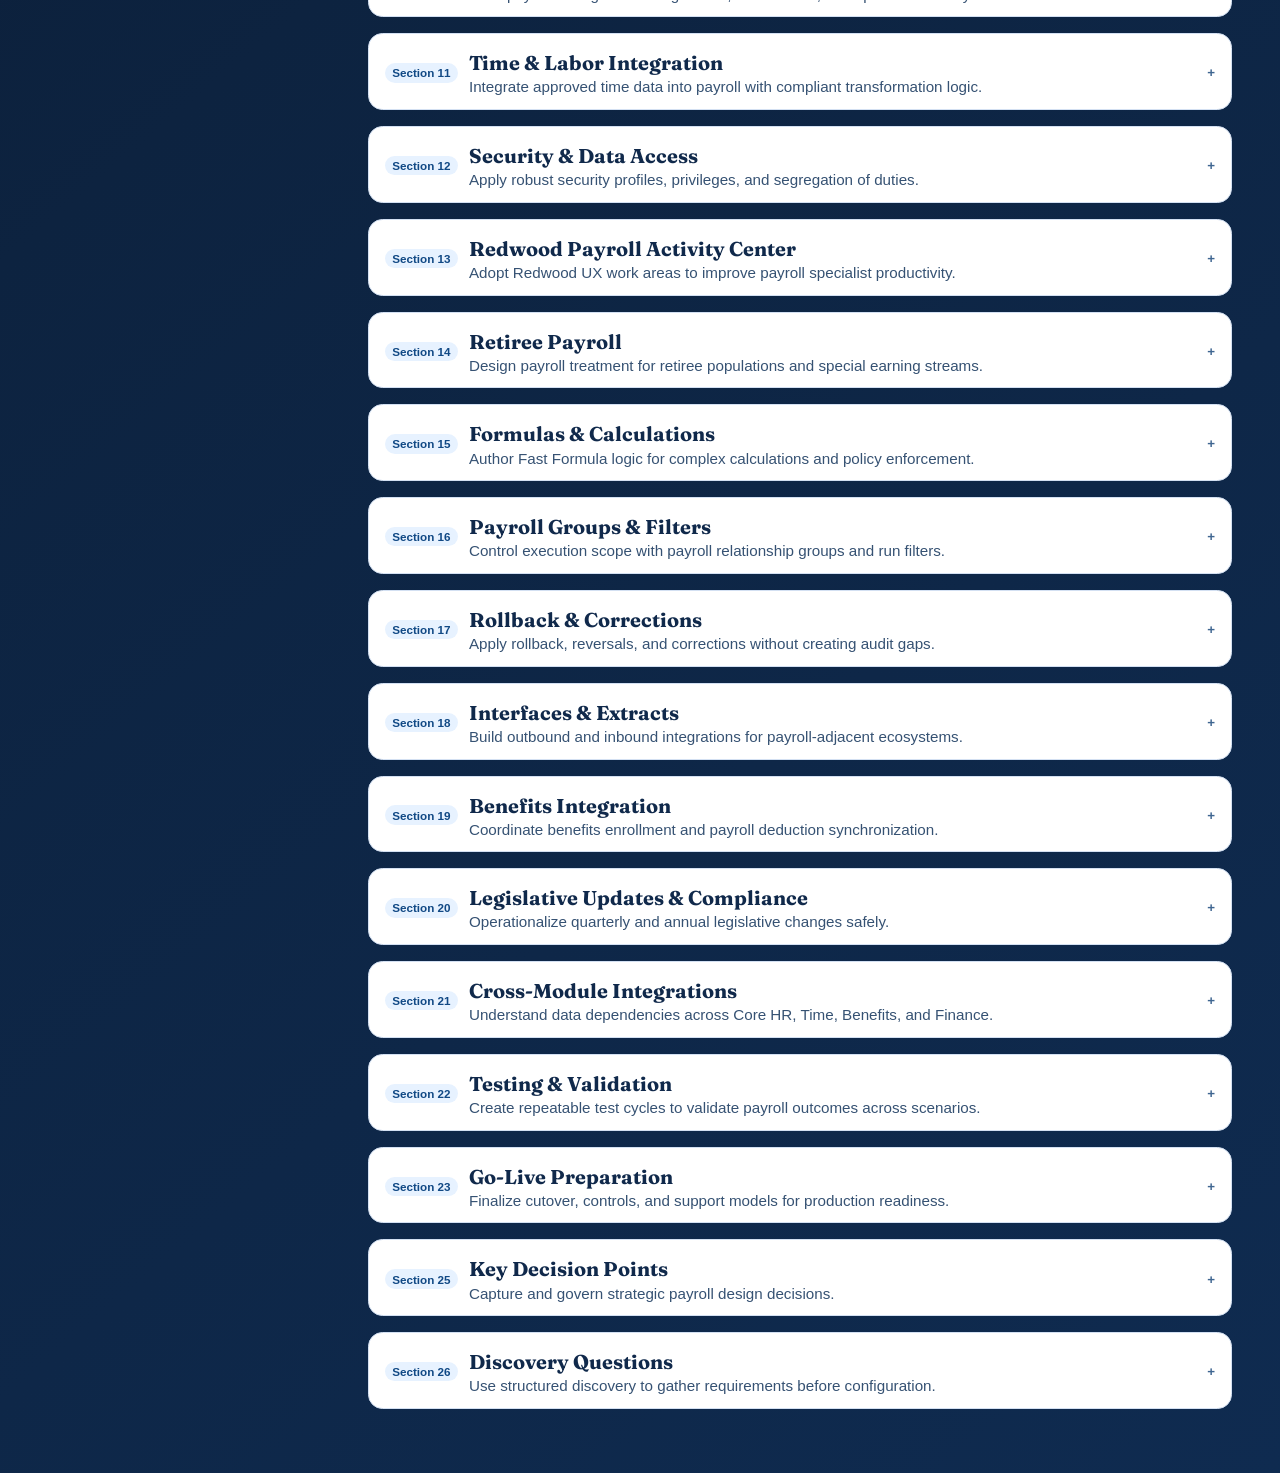
==== commit 401bc51c: "Build interactive Oracle Fusion Payroll learning modules" ====
--- a/index.html
+++ b/index.html
@@ -3,11 +3,11 @@
   <head>
     <meta charset="UTF-8" />
     <meta name="viewport" content="width=device-width, initial-scale=1.0" />
-    <title>Fusion Payroll Docs</title>
+    <title>Oracle Fusion Payroll Learning Site</title>
     <link rel="preconnect" href="https://fonts.googleapis.com" />
     <link rel="preconnect" href="https://fonts.gstatic.com" crossorigin />
     <link
-      href="https://fonts.googleapis.com/css2?family=DM+Sans:wght@300;400;500&family=Fraunces:opsz,wght@9..144,500;9..144,600&display=swap"
+      href="https://fonts.googleapis.com/css2?family=DM+Sans:wght@300;400;500;700&family=Fraunces:opsz,wght@9..144,500;9..144,600&display=swap"
       rel="stylesheet"
     />
     <link rel="stylesheet" href="styles.css" />
@@ -16,152 +16,45 @@
     <div class="layout">
       <aside class="sidebar" aria-label="Primary navigation">
         <div class="brand">
-          <div class="brand-mark">FP</div>
+          <div class="brand-mark">OF</div>
           <div>
-            <p class="brand-name">Fusion Payroll</p>
-            <p class="brand-subtitle">Documentation</p>
+            <p class="brand-name">Oracle Fusion Payroll</p>
+            <p class="brand-subtitle">Interactive Quick Reference</p>
           </div>
         </div>
+
         <div class="sidebar-search">
-          <span class="sidebar-search-icon" aria-hidden="true">🔍</span>
-          <input type="search" id="docSearch" placeholder="Search docs..." />
+          <span class="sidebar-search-icon" aria-hidden="true">🔎</span>
+          <input type="search" id="docSearch" placeholder="Search modules..." />
+        </div>
+
+        <div class="progress-panel" aria-live="polite">
+          <p class="progress-label">Learning progress</p>
+          <p class="progress-stats"><span id="completedCount">0</span> / <span id="totalCount">0</span> completed</p>
+          <div class="progress-track" role="progressbar" aria-valuemin="0" aria-valuemax="100" aria-valuenow="0" id="progressBar" aria-label="Learning completion progress">
+            <span id="progressFill"></span>
+          </div>
         </div>
 
         <nav>
-          <ul class="nav-list">
-            <li><a href="#overview" class="nav-link active" data-breadcrumb-label="Overview">Overview</a></li>
-            <li><a href="#getting-started" class="nav-link" data-breadcrumb-label="Getting Started">Getting Started</a></li>
-            <li><a href="#employee-management" class="nav-link" data-breadcrumb-label="Employee Management">Employee Management</a></li>
-            <li><a href="#payruns" class="nav-link" data-breadcrumb-label="Pay Runs">Pay Runs</a></li>
-            <li><a href="#compliance" class="nav-link" data-breadcrumb-label="Compliance">Compliance</a></li>
-            <li><a href="#reports" class="nav-link" data-breadcrumb-label="Reports &amp; Analytics">Reports &amp; Analytics</a></li>
-            <li><a href="#api" class="nav-link" data-breadcrumb-label="API Reference">API Reference</a></li>
-            <li><a href="#faq" class="nav-link" data-breadcrumb-label="FAQ">FAQ</a></li>
-          </ul>
+          <ul class="nav-list" id="tocNav"></ul>
         </nav>
       </aside>
 
       <main class="content">
-        <p class="breadcrumb" aria-live="polite">Documentation &gt; Overview</p>
+        <p class="breadcrumb" aria-live="polite" id="breadcrumb">Documentation &gt; Learning Path</p>
+
         <header class="hero" id="overview">
-          <p class="kicker">Fusion Payroll Platform Guide</p>
-          <h1>Build payroll workflows with confidence.</h1>
+          <p class="kicker">26-Section Learning Journey</p>
+          <h1>Master Oracle Fusion Payroll end-to-end.</h1>
           <p>
-            Welcome to the official Fusion Payroll frontend docs site. Explore setup,
-            operations, compliance tools, and integrations through concise, searchable
-            sections.
+            This dynamic learning site is organized into focused modules aligned to your Table of Contents.
+            Open any section, complete checkpoints, and track learning progress automatically.
           </p>
-          <div class="hero-actions">
-            <a href="#getting-started" class="btn btn-primary">Start Here</a>
-            <a href="#api" class="btn btn-secondary">View API Docs</a>
-          </div>
         </header>
-        <p id="noResults" hidden>No results found</p>
 
-        <section class="doc-section" id="getting-started">
-          <h2>
-            <span class="icon" aria-hidden="true">
-              <svg viewBox="0 0 24 24" focusable="false"><path d="M4 4h16v4H4zm0 8h10v8H4zm12 0h4v8h-4z"/></svg>
-            </span>
-            Getting Started
-          </h2>
-          <p>Set up your tenant, branding, and payroll calendar in under 20 minutes.</p>
-          <ul>
-            <li>Create your workspace and invite admin users.</li>
-            <li>Define pay schedules, currencies, and timezone defaults.</li>
-            <li>Configure direct deposit and approval chains.</li>
-          </ul>
-        </section>
-
-        <section class="doc-section" id="employee-management">
-          <h2>
-            <span class="icon" aria-hidden="true">
-              <svg viewBox="0 0 24 24" focusable="false"><path d="M16 11a4 4 0 1 0-4-4 4 4 0 0 0 4 4m-8 0a3 3 0 1 0-3-3 3 3 0 0 0 3 3m0 2c-2.67 0-8 1.34-8 4v2h10v-2c0-1.14.58-2.12 1.52-2.93A16.6 16.6 0 0 0 8 13m8 0c-2.67 0-8 1.34-8 4v2h16v-2c0-2.66-5.33-4-8-4"/></svg>
-            </span>
-            Employee Management
-          </h2>
-          <p>Maintain profiles, tax forms, and compensation packages from one hub.</p>
-          <ul>
-            <li>Onboard full-time, part-time, and contract workers.</li>
-            <li>Track deductions, benefit enrollments, and role history.</li>
-            <li>Use bulk edit for policy and wage updates.</li>
-          </ul>
-        </section>
-
-        <section class="doc-section" id="payruns">
-          <h2>
-            <span class="icon" aria-hidden="true">
-              <svg viewBox="0 0 24 24" focusable="false"><path d="M3 6h18v12H3zm2 2v8h14V8zm3 1h4v2H8zm0 3h8v2H8z"/></svg>
-            </span>
-            Pay Runs
-          </h2>
-          <p>Automate payroll cycles with pre-check validation and approval gates.</p>
-          <ul>
-            <li>Preview gross-to-net details before posting.</li>
-            <li>Queue off-cycle corrections and retroactive adjustments.</li>
-            <li>Export NACHA and accounting-ready journal entries.</li>
-          </ul>
-        </section>
-
-        <section class="doc-section" id="compliance">
-          <h2>
-            <span class="icon" aria-hidden="true">
-              <svg viewBox="0 0 24 24" focusable="false"><path d="M12 1 3 5v6c0 5 3.84 9.74 9 11 5.16-1.26 9-6 9-11V5zm0 10.99h7A8 8 0 0 1 12 20V12H5V6.3l7-3.11z"/></svg>
-            </span>
-            Compliance
-          </h2>
-          <p>Stay aligned with federal, state, and local payroll requirements.</p>
-          <ul>
-            <li>Run tax withholding checks and filing reminders.</li>
-            <li>Validate overtime and leave policy rules by jurisdiction.</li>
-            <li>Monitor audit logs for every payroll-impacting action.</li>
-          </ul>
-        </section>
-
-        <section class="doc-section" id="reports">
-          <h2>
-            <span class="icon" aria-hidden="true">
-              <svg viewBox="0 0 24 24" focusable="false"><path d="M5 3h14a2 2 0 0 1 2 2v14l-4-3-4 3-4-3-4 3V5a2 2 0 0 1 2-2m2 4v2h10V7zm0 4v2h10v-2z"/></svg>
-            </span>
-            Reports &amp; Analytics
-          </h2>
-          <p>Generate actionable insights for payroll, labor cost, and compliance health.</p>
-          <ul>
-            <li>Use real-time dashboards with trend comparison.</li>
-            <li>Schedule recurring exports to BI or finance tools.</li>
-            <li>Analyze variance across entities and departments.</li>
-          </ul>
-        </section>
-
-        <section class="doc-section" id="api">
-          <h2>
-            <span class="icon" aria-hidden="true">
-              <svg viewBox="0 0 24 24" focusable="false"><path d="M8.59 16.59 4 12l4.59-4.59L10 8.83 6.83 12 10 15.17zm6.82 0L14 15.17 17.17 12 14 8.83l1.41-1.42L20 12z"/></svg>
-            </span>
-            API Reference
-          </h2>
-          <p>Connect Fusion Payroll to HRIS, accounting, and custom frontend tooling.</p>
-          <ul>
-            <li>Authenticate using OAuth2 and scoped service keys.</li>
-            <li>Sync employees, earnings, and run summaries via REST endpoints.</li>
-            <li>Subscribe to webhook events for payroll status updates.</li>
-          </ul>
-        </section>
-
-        <section class="doc-section" id="faq">
-          <h2>
-            <span class="icon" aria-hidden="true">
-              <svg viewBox="0 0 24 24" focusable="false"><path d="M11 18h2v-2h-2zm1-16C6.48 2 2 6.48 2 12s4.48 10 10 10 10-4.48 10-10S17.52 2 12 2m0 18a8 8 0 1 1 8-8 8 8 0 0 1-8 8m0-14a4 4 0 0 0-4 4h2a2 2 0 1 1 2 2 1 1 0 0 0-1 1v3h2v-2.13A3.99 3.99 0 0 0 12 6"/></svg>
-            </span>
-            FAQ
-          </h2>
-          <p>Answers to common implementation and operations questions.</p>
-          <ul>
-            <li>How long do integrations typically take?</li>
-            <li>Can we migrate from an existing payroll provider?</li>
-            <li>What support tiers are available for enterprise customers?</li>
-          </ul>
-        </section>
+        <p id="noResults" hidden>No modules matched your search.</p>
+        <div id="modulesContainer" class="modules-grid"></div>
       </main>
     </div>
 
--- a/styles.css
+++ b/styles.css
@@ -4,28 +4,16 @@
   --navy-950: #08172d;
   --navy-900: #0d2340;
   --navy-800: #15365f;
-  --navy-700: #1f4678;
   --blue-400: #6bb4ff;
   --blue-300: #98ceff;
-  --color-accent-amber: #F5A623;
   --text-primary: #eaf4ff;
   --text-secondary: #bdd8f7;
-  --card-bg: rgba(21, 54, 95, 0.55);
-  --border: rgba(152, 206, 255, 0.28);
   --card-bg-light: #ffffff;
   --card-border-light: #d3e0f2;
-  --card-text-primary: var(--navy-900);
-  --card-text-secondary: var(--navy-700);
-  --color-input-bg: rgba(8, 23, 45, 0.8);
-  --color-input-border: rgba(152, 206, 255, 0.32);
-  --color-input-text: var(--text-primary);
-  --color-input-placeholder: rgba(189, 216, 247, 0.75);
-  --color-focus-ring: rgba(107, 180, 255, 0.5);
-  --space-input-pad-y: 0.6rem;
-  --space-input-pad-right: 0.75rem;
-  --space-input-pad-left: 2rem;
-}
-
+  --card-text-primary: #10294b;
+  --card-text-secondary: #365273;
+  --border: rgba(152, 206, 255, 0.25);
+}
 
 * {
   box-sizing: border-box;
@@ -38,7 +26,7 @@
   background: linear-gradient(140deg, var(--navy-950), var(--navy-900) 45%, #0f2b50 100%);
   color: var(--text-primary);
   font-family: var(--font-body);
-  font-weight: 300;
+  font-weight: 400;
   line-height: 1.6;
   scroll-behavior: smooth;
 }
@@ -46,7 +34,7 @@
 .layout {
   min-height: 100vh;
   display: grid;
-  grid-template-columns: 280px minmax(0, 1fr);
+  grid-template-columns: 320px minmax(0, 1fr);
 }
 
 .sidebar {
@@ -56,32 +44,36 @@
   height: 100vh;
   padding: 1.5rem 1rem;
   border-right: 1px solid var(--border);
-  background-color: rgba(8, 23, 45, 0.8);
-  backdrop-filter: blur(8px);
-  overflow: hidden;
-}
-
-.sidebar::before {
-  content: '';
-  position: absolute;
-  inset: 0;
-  z-index: 0;
-  pointer-events: none;
-  background-image: url("data:image/svg+xml,%3Csvg xmlns='http://www.w3.org/2000/svg' viewBox='0 0 120 120'%3E%3Ccircle cx='10' cy='14' r='1' fill='%23ffffff' fill-opacity='0.2'/%3E%3Ccircle cx='42' cy='38' r='1' fill='%23ffffff' fill-opacity='0.18'/%3E%3Ccircle cx='95' cy='24' r='1' fill='%23ffffff' fill-opacity='0.16'/%3E%3Ccircle cx='24' cy='79' r='1' fill='%23ffffff' fill-opacity='0.18'/%3E%3Ccircle cx='78' cy='84' r='1' fill='%23ffffff' fill-opacity='0.2'/%3E%3Ccircle cx='108' cy='62' r='1' fill='%23ffffff' fill-opacity='0.14'/%3E%3C/svg%3E");
-  background-size: 180px 180px;
-  opacity: 0.18;
-}
-
-.sidebar > * {
-  position: relative;
-  z-index: 1;
+  background-color: rgba(8, 23, 45, 0.82);
+  overflow-y: auto;
 }
 
 .brand {
   display: flex;
   align-items: center;
   gap: 0.85rem;
-  margin-bottom: 1.8rem;
+  margin-bottom: 1.3rem;
+}
+
+.brand-mark {
+  width: 2.5rem;
+  height: 2.5rem;
+  border-radius: 0.6rem;
+  background: linear-gradient(145deg, var(--blue-300), var(--blue-400));
+  color: var(--navy-900);
+  font-weight: 700;
+  display: grid;
+  place-items: center;
+}
+
+.brand-name,
+.brand-subtitle {
+  margin: 0;
+}
+
+.brand-subtitle {
+  color: var(--text-secondary);
+  font-size: 0.82rem;
 }
 
 .sidebar-search {
@@ -95,56 +87,57 @@
   top: 50%;
   transform: translateY(-50%);
   font-size: 0.9rem;
-  opacity: 0.8;
-  pointer-events: none;
+  opacity: 0.85;
 }
 
 #docSearch {
   width: 100%;
-  border: 1px solid var(--color-input-border);
-  background: var(--color-input-bg);
-  color: var(--color-input-text);
+  border: 1px solid rgba(152, 206, 255, 0.35);
+  background: rgba(8, 23, 45, 0.75);
+  color: var(--text-primary);
   border-radius: 0.6rem;
-  padding: var(--space-input-pad-y) var(--space-input-pad-right) var(--space-input-pad-y)
-    var(--space-input-pad-left);
-}
-
-#docSearch::placeholder {
-  color: var(--color-input-placeholder);
-}
-
-#docSearch:focus-visible {
-  outline: 2px solid var(--color-focus-ring);
-  outline-offset: 2px;
-}
-
-.brand-mark {
-  width: 2.5rem;
-  height: 2.5rem;
-  border-radius: 0.6rem;
-  background: linear-gradient(145deg, var(--blue-300), var(--blue-400));
-  color: var(--navy-900);
-  font-weight: 500;
-  display: grid;
-  place-items: center;
-}
-
-h1,
-.doc-section h2 {
-  font-family: var(--font-display);
-  font-weight: 600;
-  line-height: 1.1;
-}
-
-.brand-name {
-  margin: 0;
-  font-size: 1rem;
-}
-
-.brand-subtitle {
-  margin: 0.1rem 0 0;
+  padding: 0.55rem 0.75rem 0.55rem 2rem;
+}
+
+.progress-panel {
+  margin-bottom: 1rem;
+  padding: 0.75rem;
+  border: 1px solid rgba(152, 206, 255, 0.24);
+  border-radius: 0.7rem;
+  background: rgba(107, 180, 255, 0.09);
+}
+
+.progress-label,
+.progress-stats {
+  margin: 0;
+}
+
+.progress-label {
+  font-size: 0.78rem;
+  text-transform: uppercase;
+  letter-spacing: 0.04em;
   color: var(--text-secondary);
-  font-size: 0.85rem;
+}
+
+.progress-stats {
+  font-size: 0.95rem;
+  font-weight: 700;
+}
+
+.progress-track {
+  margin-top: 0.45rem;
+  height: 0.55rem;
+  border-radius: 999px;
+  background: rgba(255, 255, 255, 0.15);
+  overflow: hidden;
+}
+
+#progressFill {
+  display: block;
+  height: 100%;
+  width: 0;
+  background: linear-gradient(90deg, var(--blue-300), var(--blue-400));
+  transition: width 0.25s ease;
 }
 
 .nav-list {
@@ -152,48 +145,18 @@
   margin: 0;
   padding: 0;
   display: grid;
-  gap: 0.8rem;
-}
-
-.nav-group {
-  list-style: none;
-}
-
-.nav-group-label {
-  margin: 0 0 0.3rem;
-  padding: 0 0.75rem;
-  color: rgba(189, 216, 247, 0.7);
-  font-size: 0.7rem;
-  font-weight: 600;
-  letter-spacing: 0.08em;
-  text-transform: uppercase;
-}
-
-.nav-group-items {
-  list-style: none;
-  margin: 0;
-  padding: 0;
-  display: grid;
-  gap: 0.35rem;
-  max-height: 50rem;
-  opacity: 1;
-  overflow: hidden;
-  transition: max-height 0.25s ease, opacity 0.25s ease;
-}
-
-.nav-group.is-collapsed .nav-group-items {
-  max-height: 0;
-  opacity: 0;
+  gap: 0.45rem;
 }
 
 .nav-link {
   display: block;
-  padding: 0.65rem 0.75rem;
-  border-radius: 0.6rem;
+  padding: 0.55rem 0.65rem;
+  border-radius: 0.55rem;
   border-left: 3px solid transparent;
   color: var(--text-secondary);
   text-decoration: none;
   transition: all 0.2s ease;
+  font-size: 0.92rem;
 }
 
 .nav-link:hover,
@@ -203,20 +166,18 @@
 }
 
 .nav-link.active {
-  border-left: 3px solid var(--color-accent-amber);
-  padding-left: calc(0.75rem - 3px);
+  border-left-color: var(--blue-400);
 }
 
 .content {
   padding: 2rem clamp(1rem, 4vw, 3rem) 4rem;
-  max-width: 1000px;
+  max-width: 1160px;
 }
 
 .breadcrumb {
   margin: 0 0 0.8rem;
   font-size: 0.85rem;
   color: var(--text-secondary);
-  letter-spacing: 0.02em;
 }
 
 .hero {
@@ -225,14 +186,17 @@
   background: var(--card-bg-light);
   color: var(--card-text-primary);
   border-radius: 1rem;
-  margin-bottom: 1.5rem;
-  box-shadow: 0 4px 24px rgba(0, 0, 0, 0.18);
-  transition: border-color 0.2s ease;
+  margin-bottom: 1.2rem;
+}
+
+h1,
+.module-title {
+  font-family: var(--font-display);
 }
 
 .kicker {
   margin: 0;
-  color: var(--blue-400);
+  color: #2d73bd;
   font-size: 0.85rem;
   letter-spacing: 0.05em;
   text-transform: uppercase;
@@ -240,148 +204,117 @@
 
 .hero h1 {
   margin: 0.45rem 0 0.5rem;
-  font-size: clamp(1.6rem, 4vw, 2.45rem);
-}
-
-.hero p {
-  margin: 0.25rem 0;
-  max-width: 65ch;
-}
-
-.hero-actions {
-  margin-top: 1rem;
+  font-size: clamp(1.7rem, 4vw, 2.6rem);
+}
+
+.modules-grid {
+  display: grid;
+  gap: 1rem;
+}
+
+.module-card {
+  background: var(--card-bg-light);
+  border: 1px solid var(--card-border-light);
+  border-radius: 0.9rem;
+  overflow: hidden;
+}
+
+.module-header {
+  width: 100%;
+  border: 0;
+  background: transparent;
+  color: inherit;
+  text-align: left;
+  cursor: pointer;
+  padding: 1rem 1rem 0.85rem;
+  display: grid;
+  grid-template-columns: auto 1fr auto;
+  gap: 0.7rem;
+  align-items: center;
+}
+
+.module-header:hover {
+  background: #f3f8ff;
+}
+
+.module-chip {
+  display: inline-block;
+  padding: 0.2rem 0.45rem;
+  border-radius: 999px;
+  background: #e7f2ff;
+  color: #114985;
+  font-size: 0.73rem;
+  font-weight: 700;
+}
+
+.module-title {
+  margin: 0;
+  font-size: 1.25rem;
+  color: var(--card-text-primary);
+}
+
+.module-summary {
+  margin: 0.2rem 0 0;
+  color: var(--card-text-secondary);
+  font-size: 0.95rem;
+}
+
+.module-caret {
+  color: #3f6691;
+  font-weight: 700;
+}
+
+.module-content {
+  padding: 0 1rem 1rem;
+  color: var(--card-text-primary);
+}
+
+.module-content[hidden] {
+  display: none;
+}
+
+.module-list,
+.module-objectives {
+  margin: 0.4rem 0;
+  padding-left: 1.2rem;
+}
+
+.module-actions {
+  margin-top: 0.8rem;
   display: flex;
+  gap: 0.6rem;
   flex-wrap: wrap;
-  gap: 0.75rem;
-}
-
-.btn {
-  display: inline-flex;
-  align-items: center;
-  justify-content: center;
-  gap: 0.4rem;
-  text-decoration: none;
-  border-radius: 999px;
-  transition: background-color 0.2s ease, color 0.2s ease, border-color 0.2s ease, box-shadow 0.2s ease, transform 0.2s ease;
-}
-
-.btn:focus-visible {
-  outline: none;
-  box-shadow: 0 0 0 3px var(--btn-focus-ring);
-}
-
-.btn-primary {
-  padding: var(--btn-primary-py) var(--btn-primary-px);
-  font-size: var(--btn-primary-size);
-  font-weight: var(--btn-primary-weight);
-  background: var(--btn-primary-bg);
-  color: var(--btn-primary-text);
-}
-
-.btn-primary:hover,
-.btn-primary:focus-visible {
-  background: var(--btn-primary-bg-hover);
-  transform: translateY(-1px);
-}
-
-.btn-secondary {
-  border: 1px solid var(--color-btn-secondary-border);
-  color: var(--color-btn-secondary-text);
-}
-
-.btn-secondary:hover,
-.btn-secondary:focus-visible {
-  background: var(--color-btn-secondary-hover-bg);
-  border-color: var(--color-btn-secondary-hover-border);
-  color: var(--color-btn-secondary-hover-text);
-}
-
-.doc-section {
-  margin-top: 1rem;
-  padding: 1rem 1.1rem;
-  border-radius: 1rem;
-  border: 1px solid var(--card-border-light);
-  background: var(--card-bg-light);
-  color: var(--card-text-primary);
-  box-shadow: 0 4px 24px rgba(0, 0, 0, 0.18);
-  transition: border-color 0.2s ease;
-}
-
-.hero:hover,
-.doc-section:hover {
-  border-color: var(--color-accent-amber);
-}
-
-h2 {
-  margin: 0;
-  display: flex;
-  align-items: center;
-  gap: 0.55rem;
-  font-size: 1.2rem;
-}
-
-.icon {
-  width: 1.9rem;
-  height: 1.9rem;
-  border-radius: 0.6rem;
-  display: inline-grid;
-  place-items: center;
-  background: rgba(13, 35, 64, 0.1);
-}
-
-.icon svg {
-  width: 1.2rem;
-  height: 1.2rem;
-  fill: var(--card-text-secondary);
-}
-
-.doc-section p {
-  margin: 0.5rem 0 0.35rem;
-  color: var(--card-text-secondary);
-}
-
-.doc-section ul {
-  margin: 0.35rem 0 0;
-  padding-left: 1.1rem;
-}
-
-.doc-section li {
-  margin-bottom: 0.35rem;
+}
+
+.module-btn {
+  border: 1px solid #a9c8ea;
+  border-radius: 0.55rem;
+  padding: 0.4rem 0.65rem;
+  background: #eff6ff;
+  color: #1a4c86;
+  font-weight: 600;
+  cursor: pointer;
+}
+
+.module-btn.is-complete {
+  background: #dff6e6;
+  border-color: #91d2a4;
+  color: #126535;
 }
 
 #noResults {
-  margin: 1rem 0;
-  padding: 0.9rem 1rem;
-  border-radius: 0.8rem;
-  border: 1px dashed var(--card-border-light);
-  background: var(--card-bg-light);
-  color: var(--card-text-secondary);
-}
-
-@media (max-width: 960px) {
+  margin: 0.7rem 0 0.9rem;
+  color: #ffdddd;
+  font-weight: 700;
+}
+
+@media (max-width: 980px) {
   .layout {
     grid-template-columns: 1fr;
   }
 
   .sidebar {
-    position: sticky;
+    position: static;
     height: auto;
-    z-index: 20;
-    border-right: none;
-    border-bottom: 1px solid var(--border);
-    padding: 1rem;
   }
-
-  .nav-list {
-    grid-template-columns: repeat(auto-fit, minmax(145px, 1fr));
-    gap: 0.6rem;
-  }
-
-  .nav-group-label {
-    padding-inline: 0.35rem;
-  }
-
-  .content {
-    padding-top: 1.2rem;
-  }
-}
+}
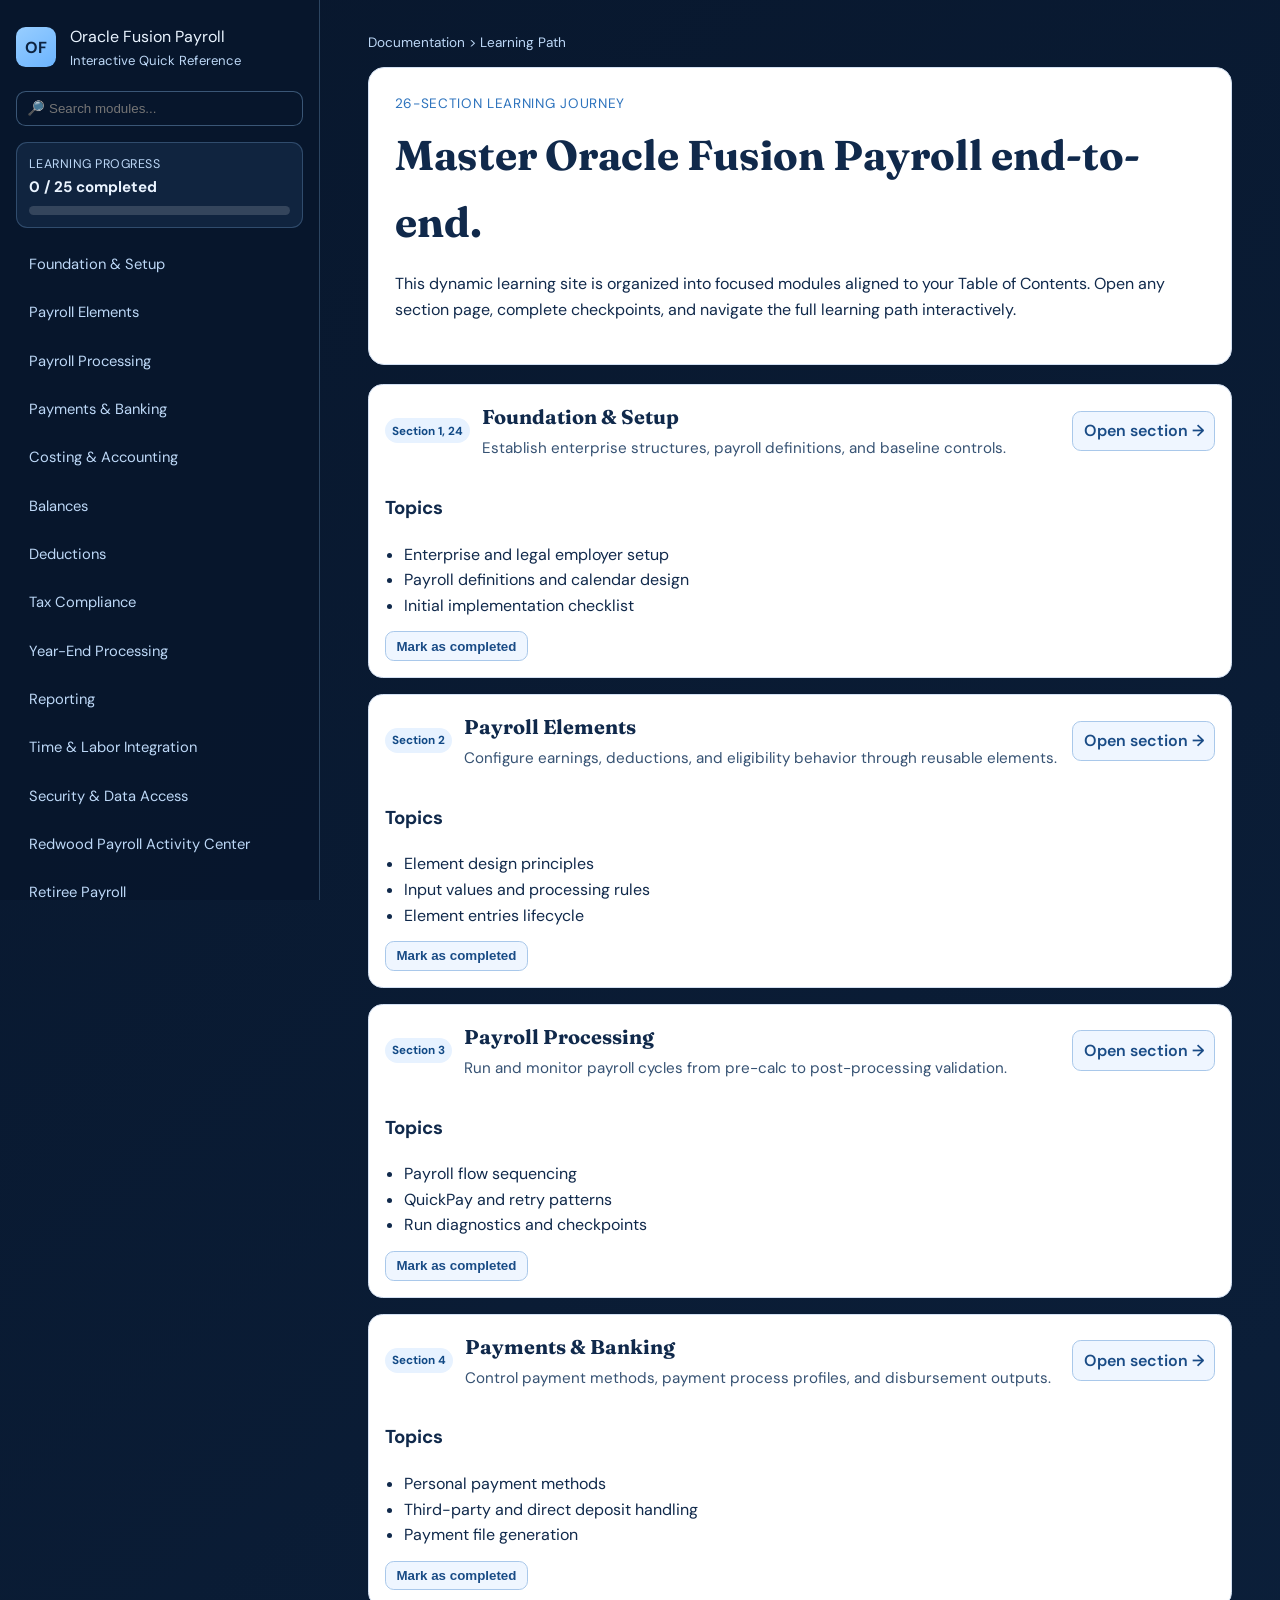
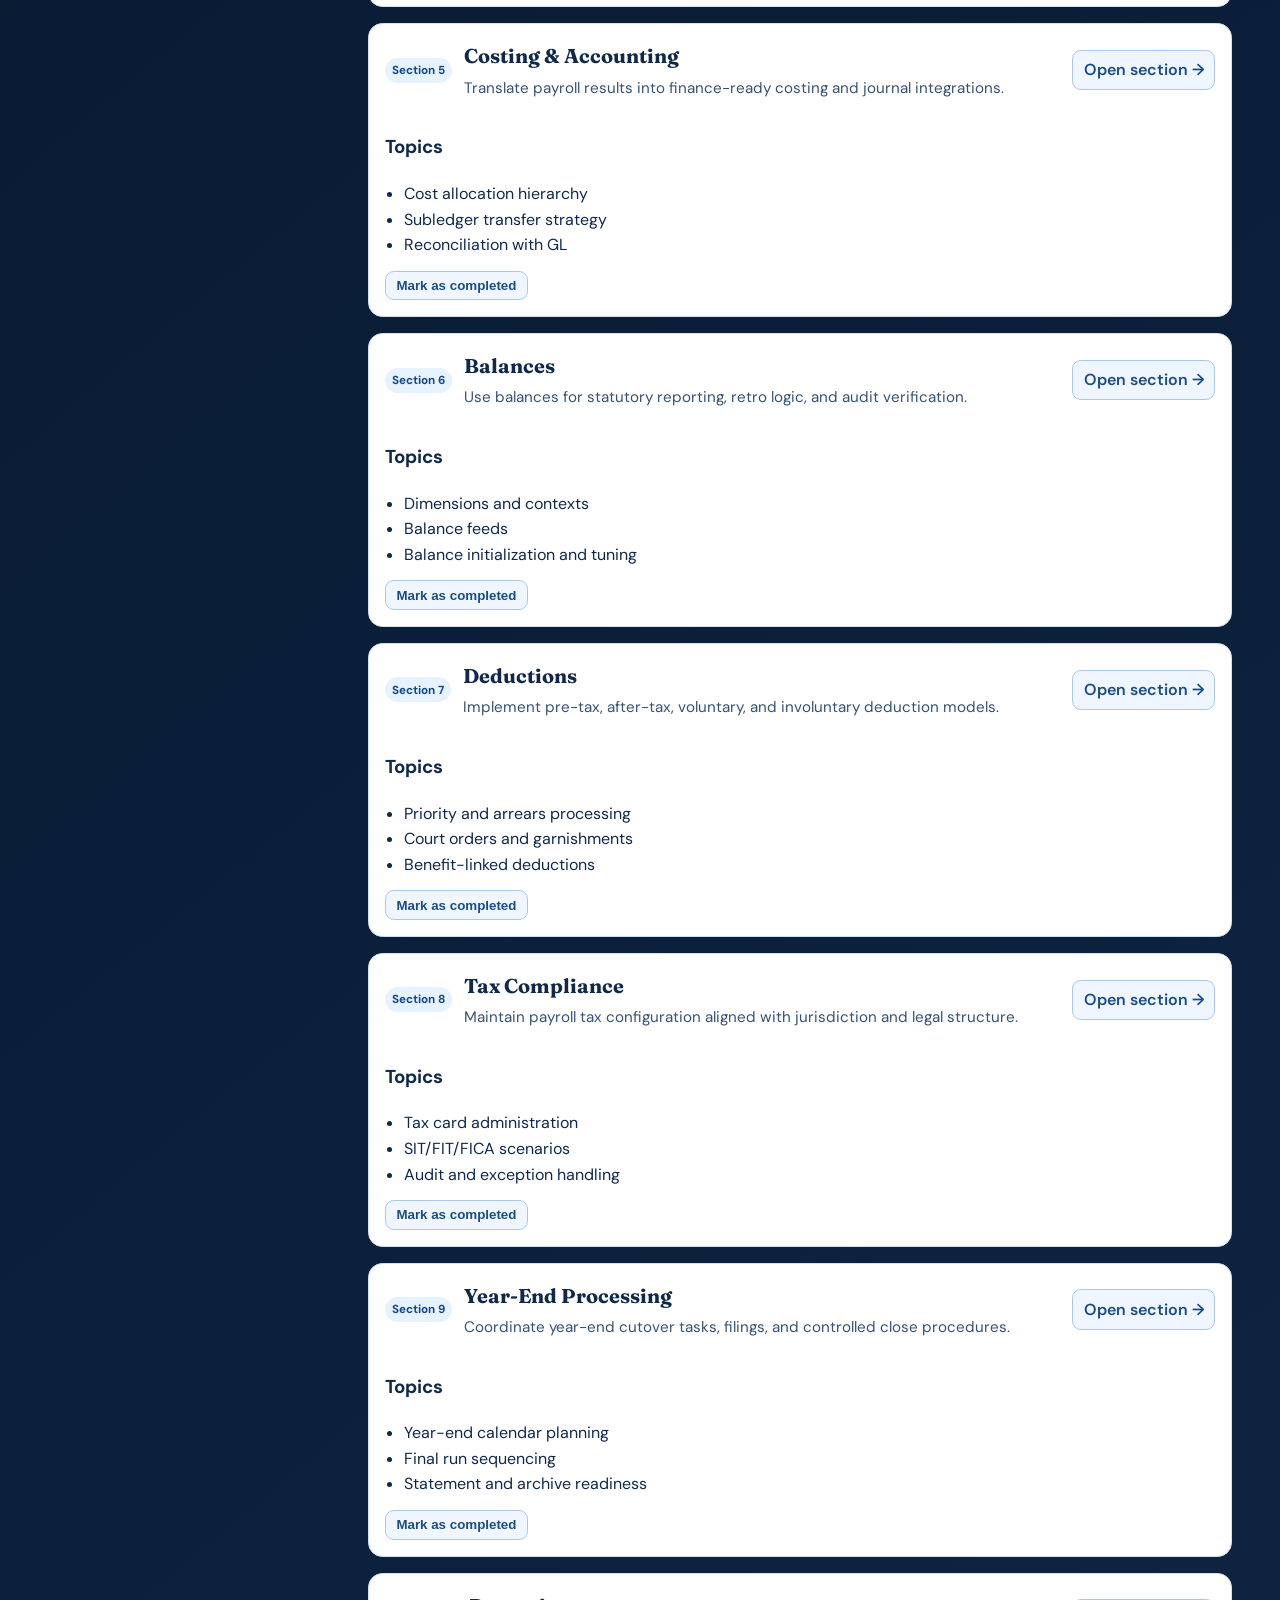
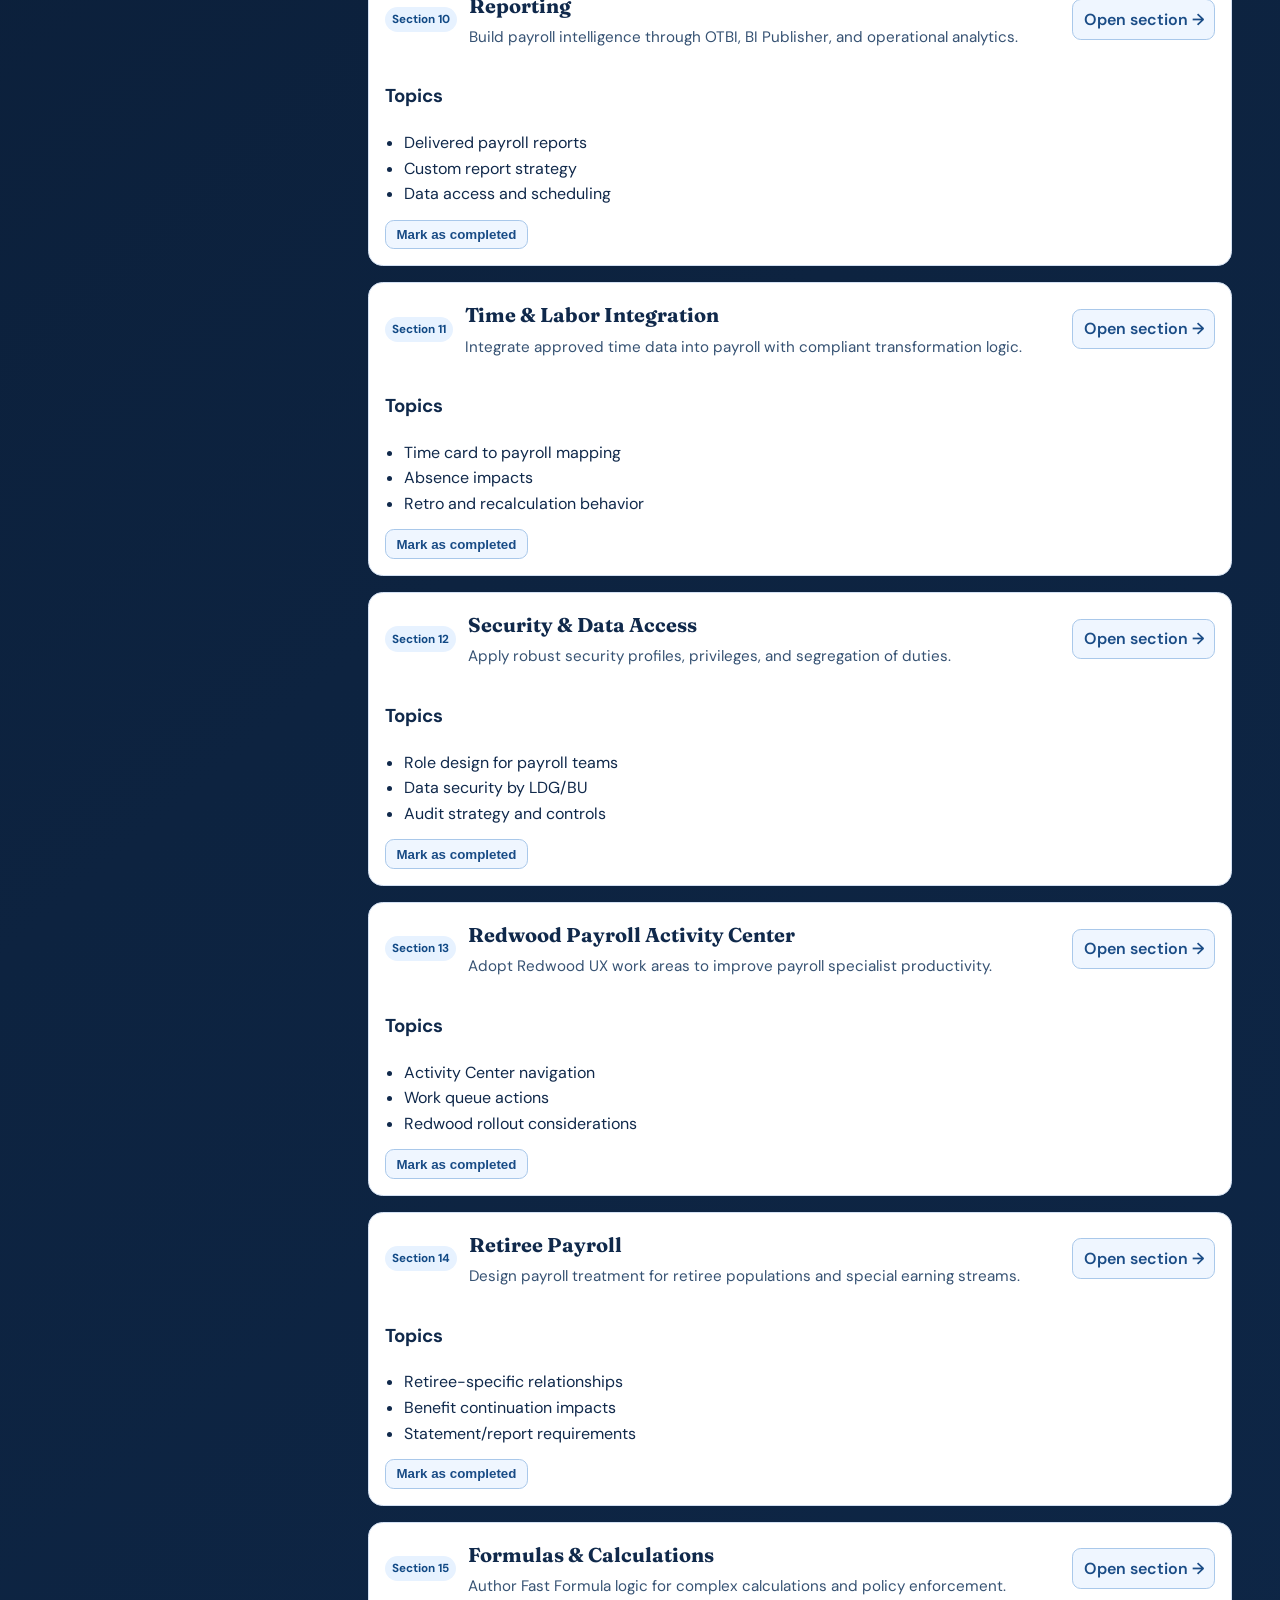
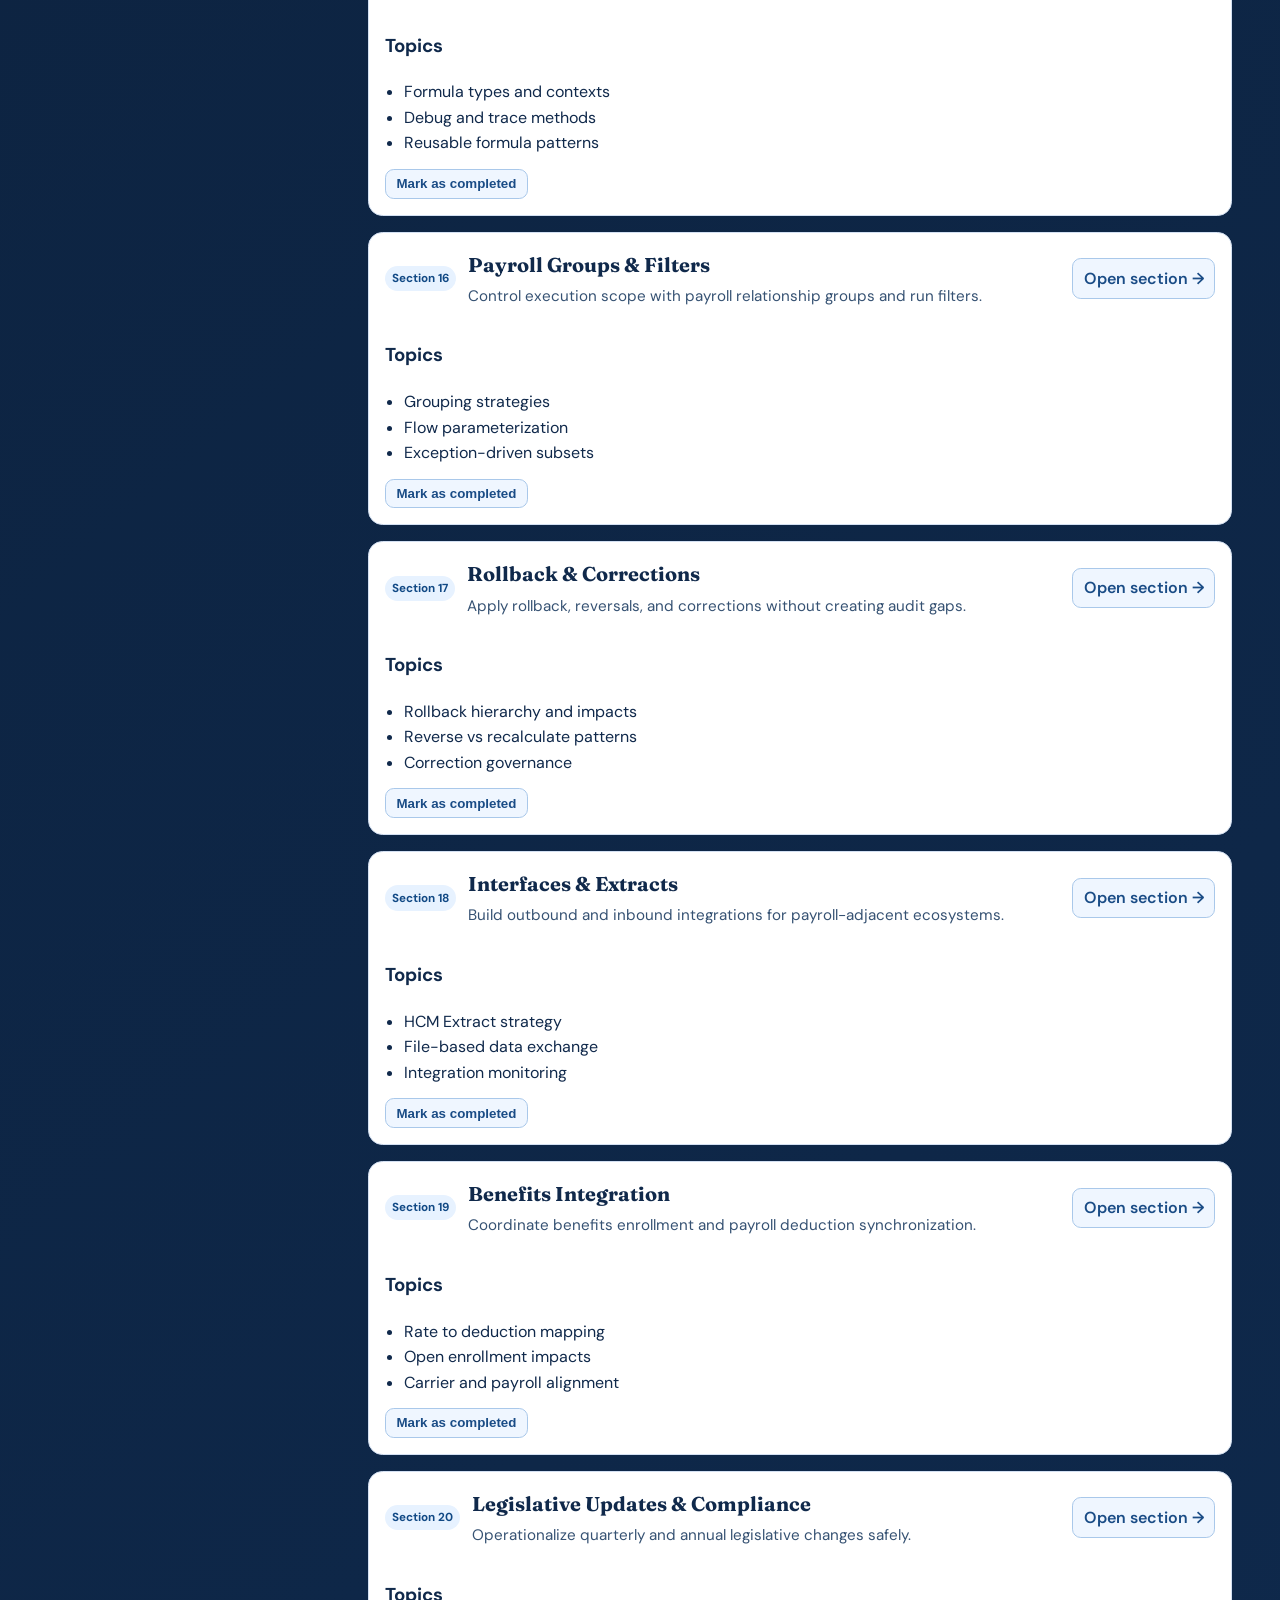
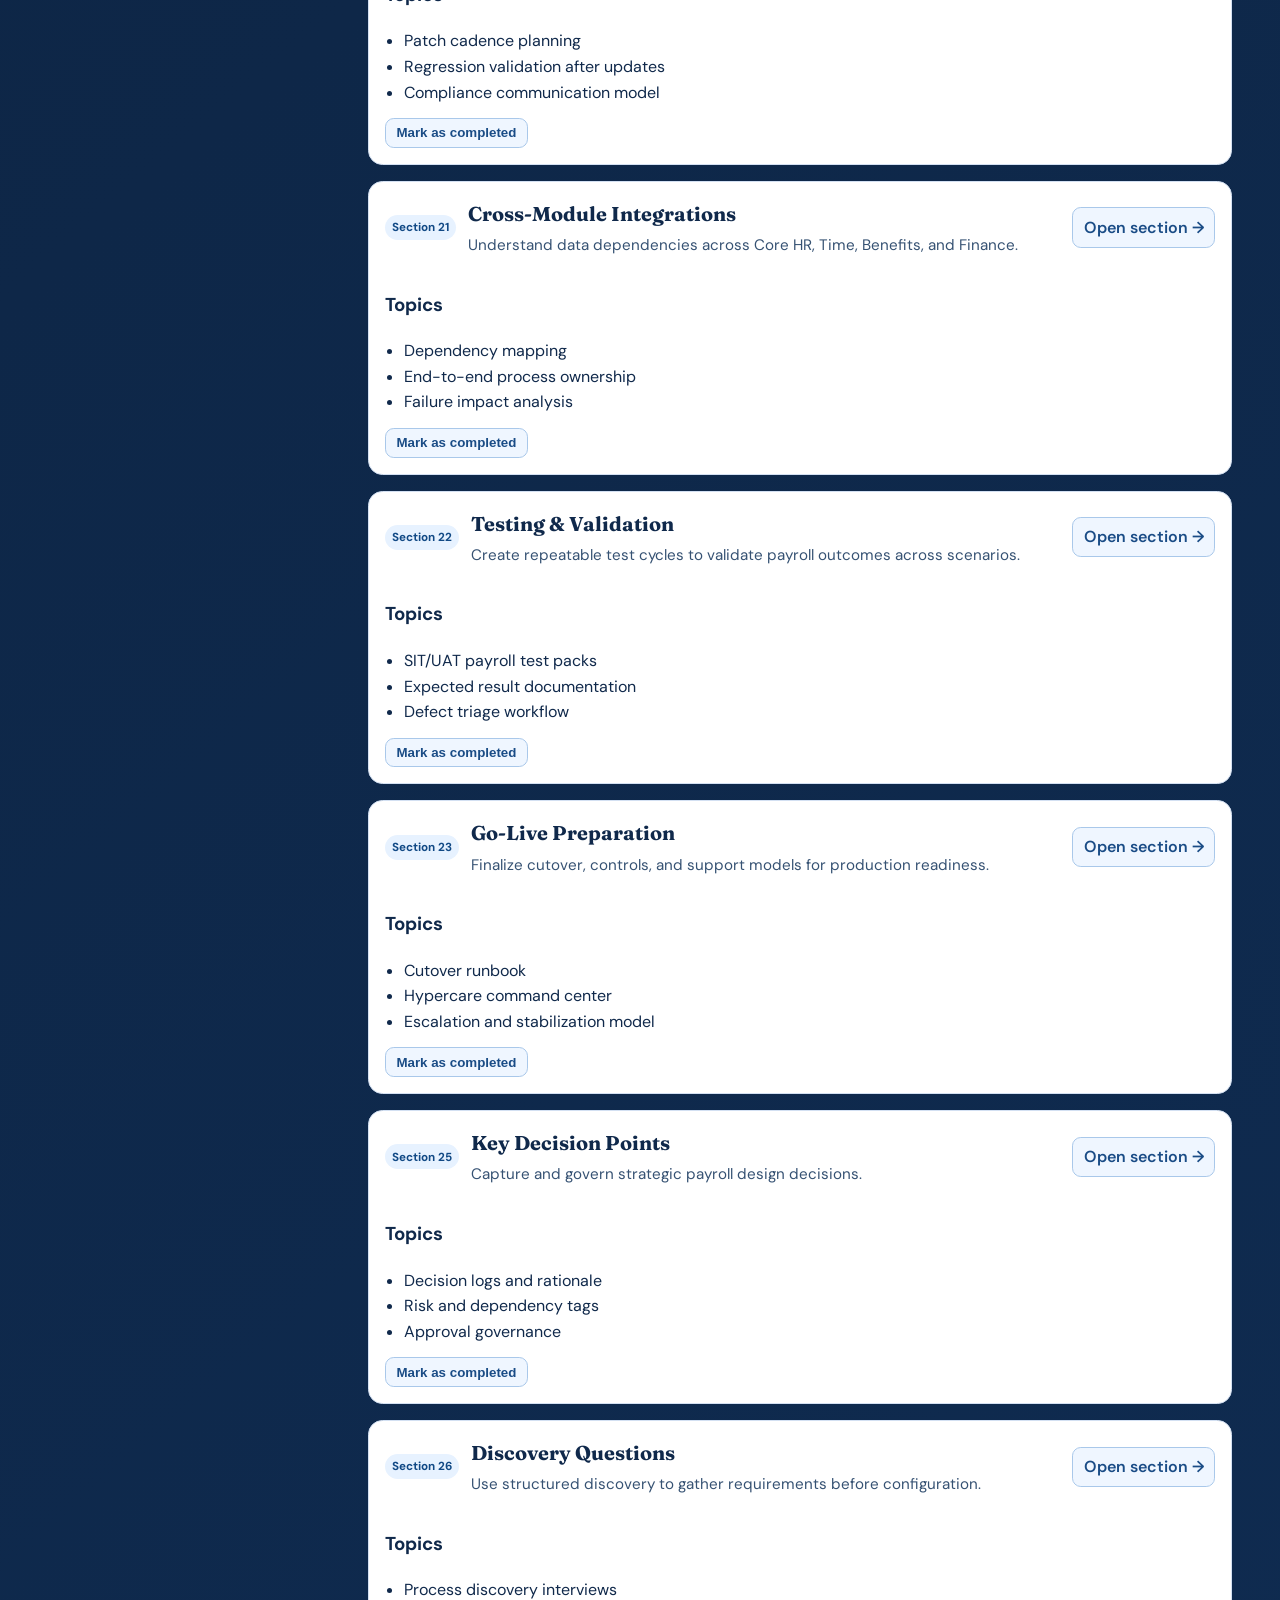
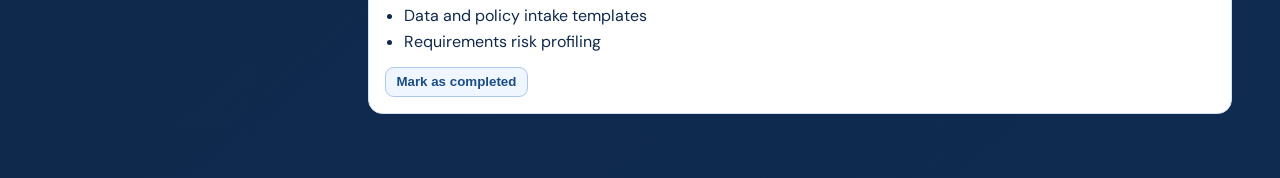
==== commit 014e727b: "Create separate interactive section navigation pages" ====
--- a/index.html
+++ b/index.html
@@ -49,7 +49,7 @@
           <h1>Master Oracle Fusion Payroll end-to-end.</h1>
           <p>
             This dynamic learning site is organized into focused modules aligned to your Table of Contents.
-            Open any section, complete checkpoints, and track learning progress automatically.
+            Open any section page, complete checkpoints, and navigate the full learning path interactively.
           </p>
         </header>
 
@@ -58,6 +58,7 @@
       </main>
     </div>
 
+    <script src="data.js"></script>
     <script src="script.js"></script>
   </body>
 </html>
--- a/styles.css
+++ b/styles.css
@@ -237,6 +237,11 @@
   background: #f3f8ff;
 }
 
+.home-module-header {
+  cursor: default;
+}
+
+
 .module-chip {
   display: inline-block;
   padding: 0.2rem 0.45rem;
@@ -318,3 +323,32 @@
     height: auto;
   }
 }
+
+.nav-btn {
+  text-decoration: none;
+  display: inline-flex;
+  align-items: center;
+}
+
+.back-home {
+  margin-bottom: 1rem;
+}
+
+.section-content {
+  padding-top: 1rem;
+}
+
+.section-pager {
+  margin-top: 1rem;
+  display: flex;
+  justify-content: space-between;
+  gap: 0.75rem;
+}
+
+.standalone-module {
+  overflow: visible;
+}
+
+.objective-checkbox {
+  margin-right: 0.5rem;
+}
